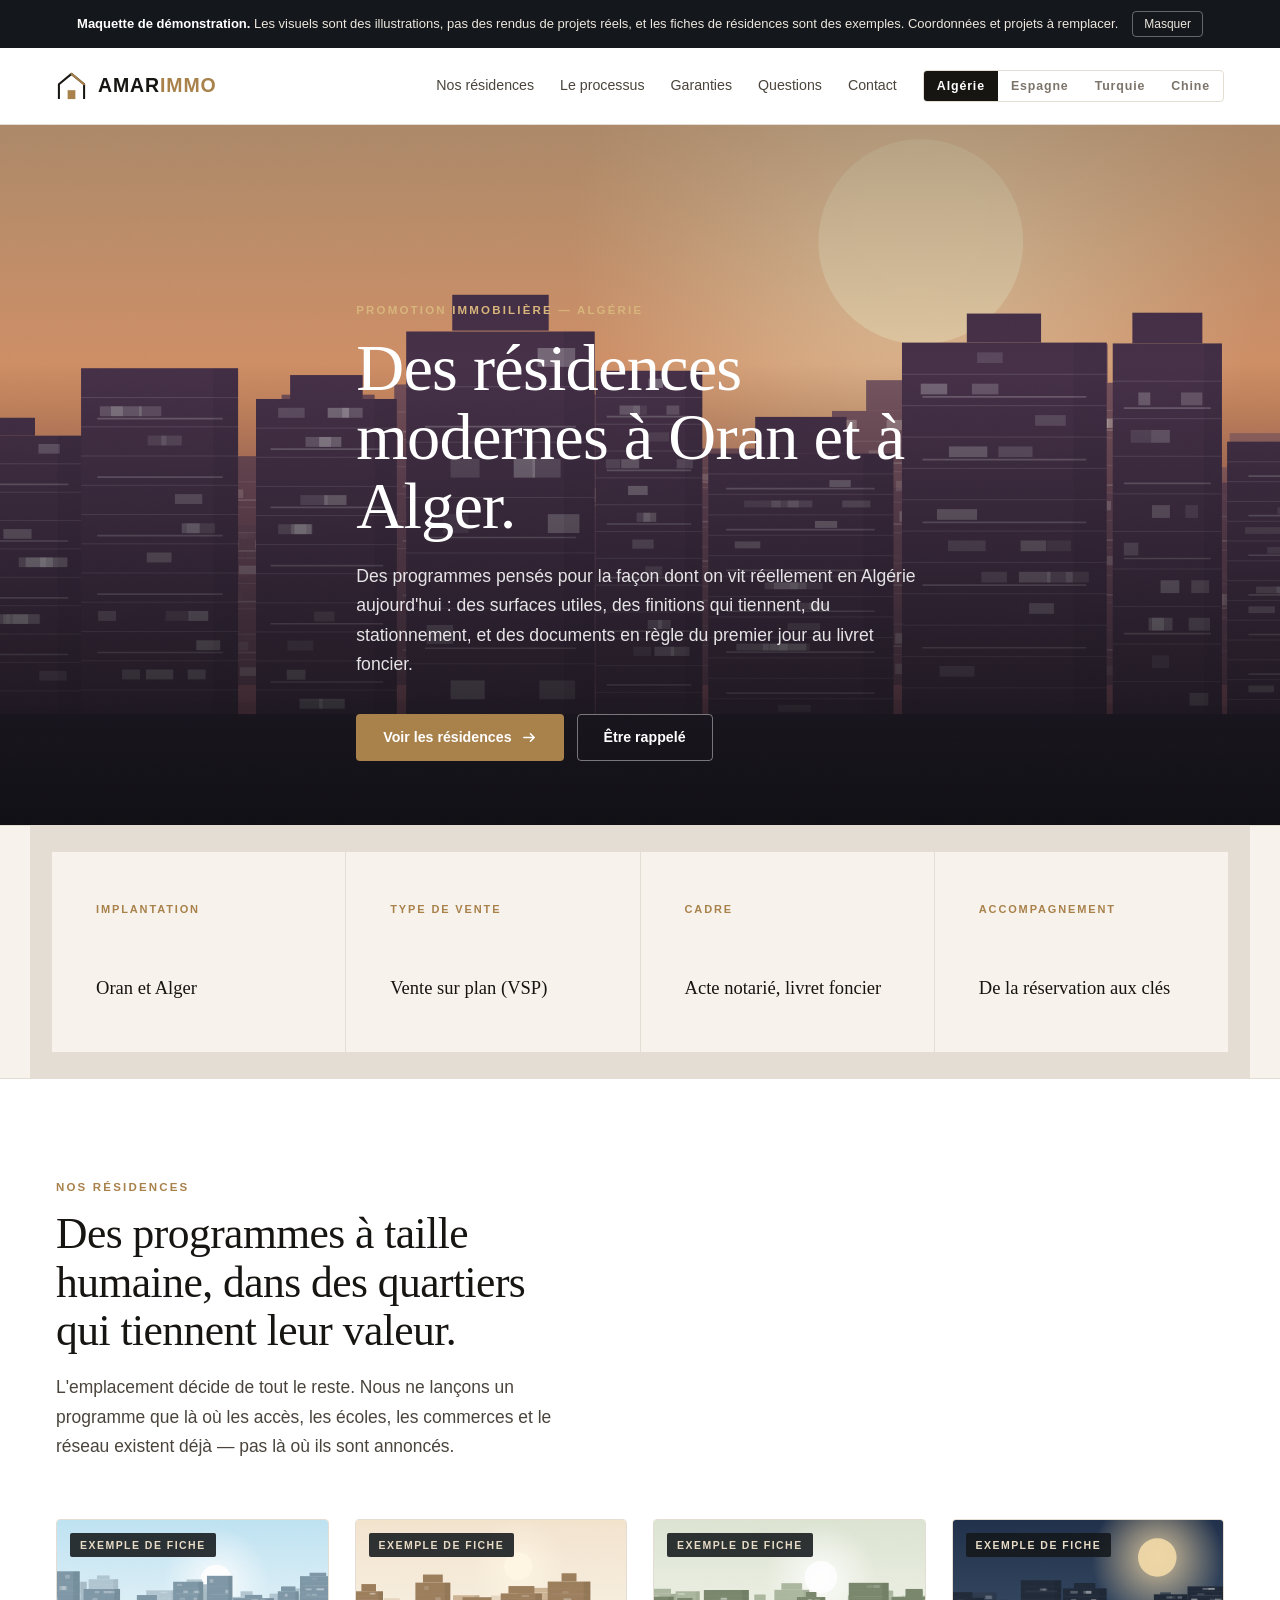
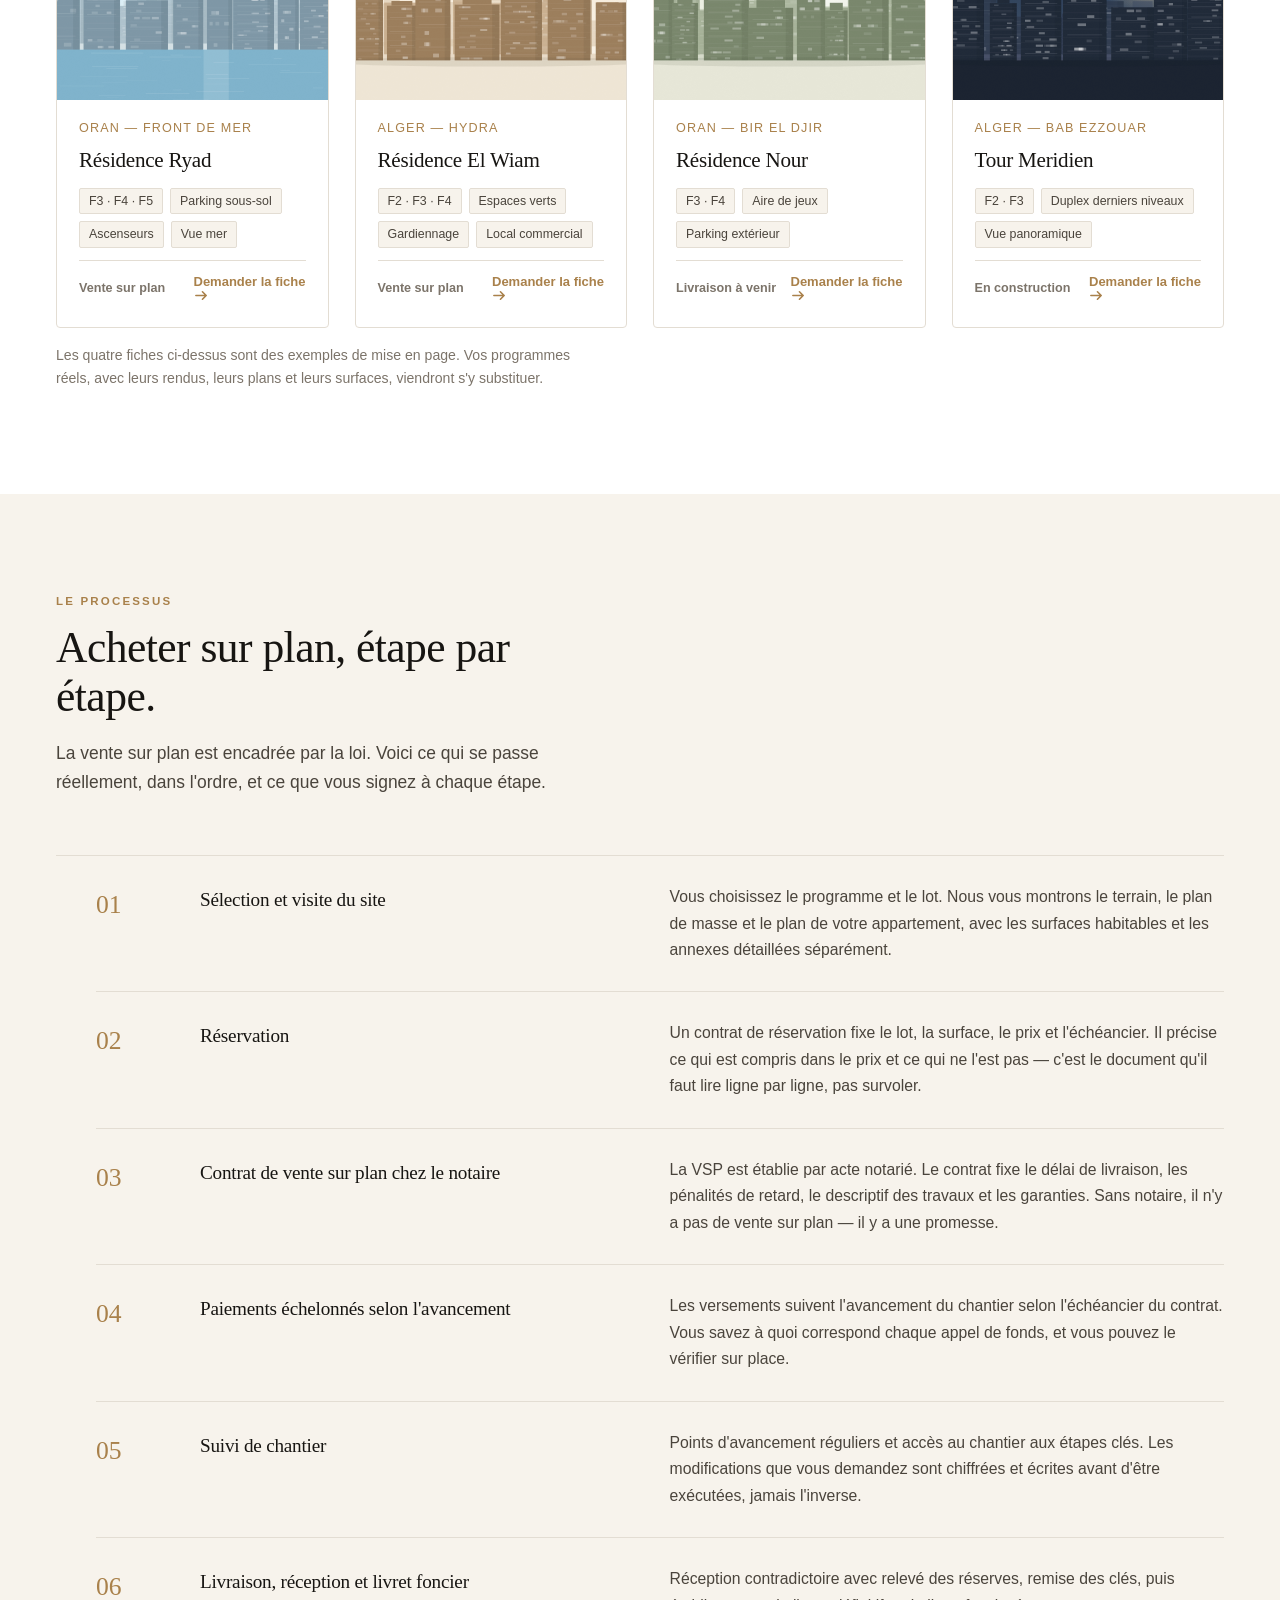
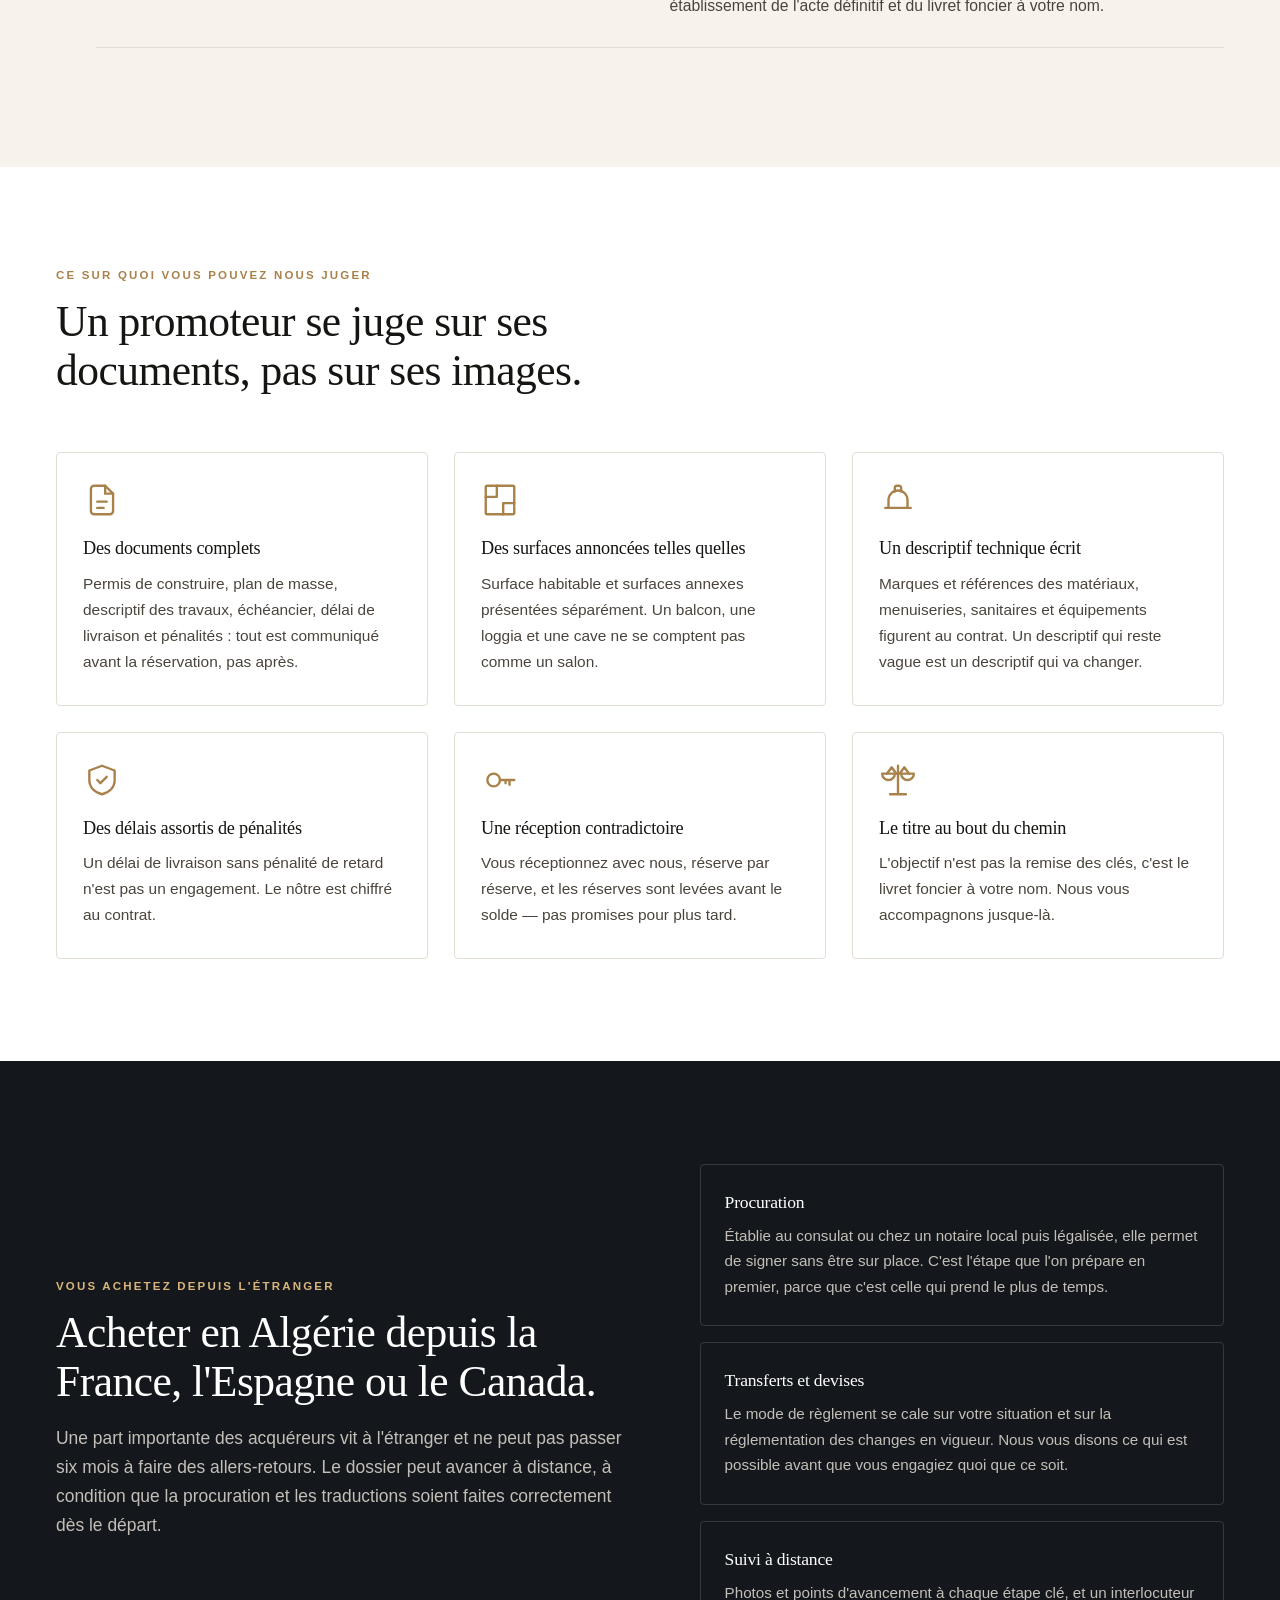
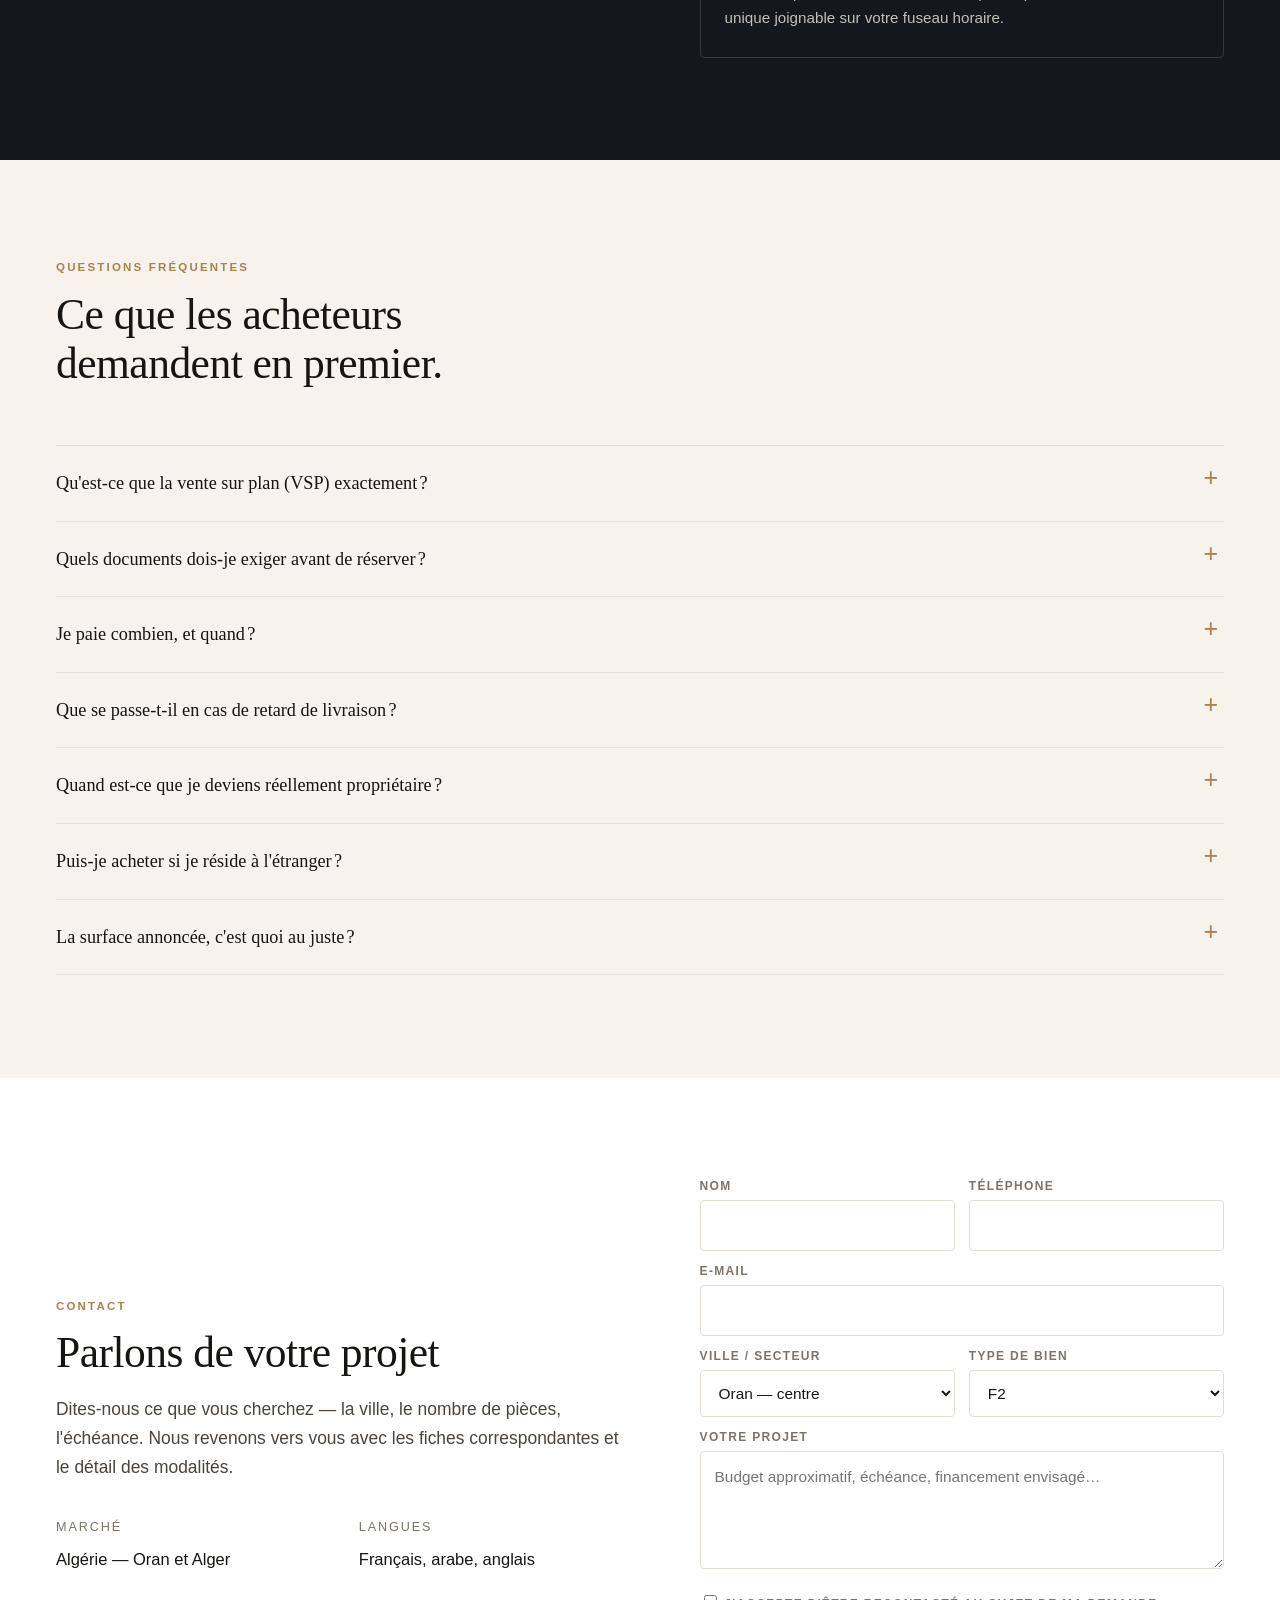
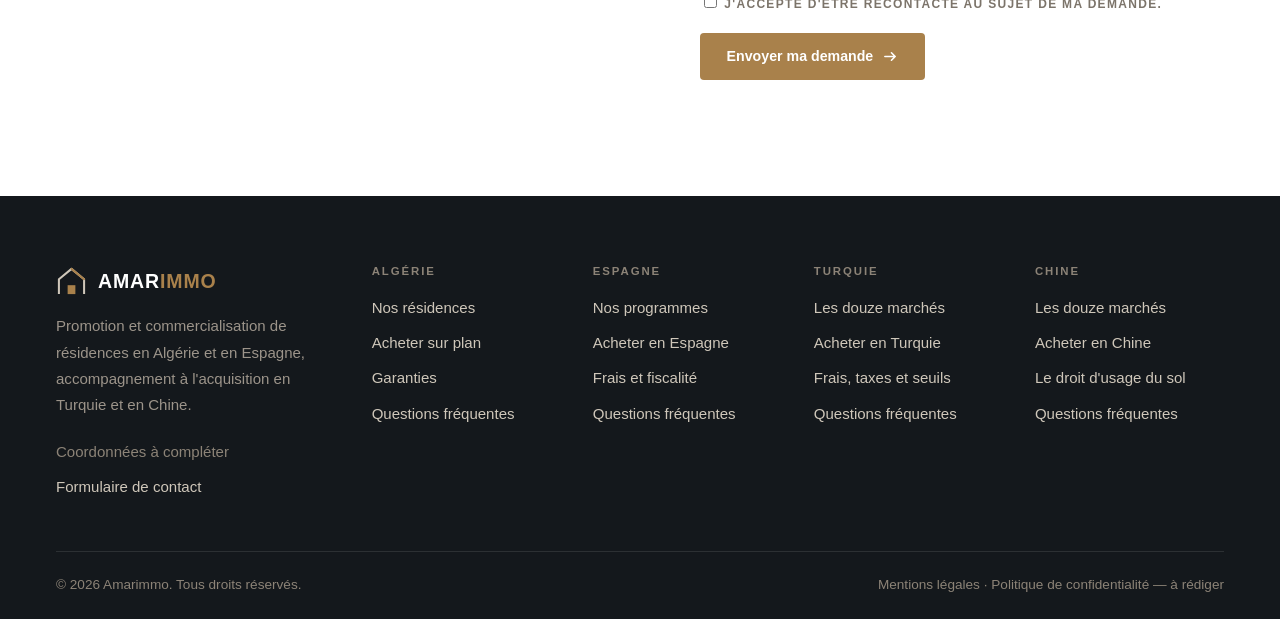
==== index.html @ a55e8224 "Amarimmo — maquette quatre marches (Algerie, Espagne, Turquie, Chine) Ajout de la Chine comme quatri" ====
<!doctype html>
<html lang="fr">
<head>
<meta charset="utf-8">
<meta name="viewport" content="width=device-width,initial-scale=1">
<title>Amarimmo — Promotion immobilière à Oran et Alger | Résidences modernes en Algérie</title>
<meta name="description" content="Promoteur immobilier en Algérie. Résidences modernes à Oran et Alger, vente sur plan encadrée par acte notarié, suivi de chantier et accompagnement jusqu&#x27;au livret foncier.">
<meta property="og:title" content="Amarimmo — Promotion immobilière à Oran et Alger | Résidences modernes en Algérie">
<meta property="og:description" content="Promoteur immobilier en Algérie. Résidences modernes à Oran et Alger, vente sur plan encadrée par acte notarié, suivi de chantier et accompagnement jusqu&#x27;au livret foncier.">
<meta property="og:type" content="website">
<link rel="stylesheet" href="assets/site.css?v=3">
</head>
<body>
<div class="demo" id="demo">
  <span><b>Maquette de démonstration.</b> Les visuels sont des illustrations, pas des rendus de projets réels, et les fiches de résidences sont des exemples. Coordonnées et projets à remplacer.</span>
  <button onclick="document.getElementById('demo').remove()">Masquer</button>
</div>
<header class="hdr">
  <div class="wrap">
    <a class="brand" href="index.html">
      <svg class="mk" viewBox="0 0 32 32" fill="none" aria-hidden="true"><path d="M3 29V13.6L16 3l13 10.6V29" stroke="currentColor" stroke-width="2.1" stroke-linejoin="round"/><path d="M12 29v-9.2h8V29" fill="#A9814B"/><path d="M16 3 29 13.6" stroke="#A9814B" stroke-width="2.1" stroke-linecap="round"/></svg><span class="nm">Amar<em>immo</em></span>
    </a>
    <nav class="nav" id="nav"><a href="#residences">Nos résidences</a><a href="#processus">Le processus</a><a href="#garanties">Garanties</a><a href="#faq">Questions</a><a href="#contact">Contact</a></nav>
    <div class="mkt">
      <a href="index.html" aria-current="page">Algérie</a>
      <a href="espagne.html">Espagne</a>
      <a href="turquie.html">Turquie</a>
      <a href="chine.html">Chine</a>
    </div>
    <button class="burger" aria-label="Menu" aria-expanded="false" id="burger"><span></span><span></span><span></span></button>
  </div>
</header>

<div class="hero">
  <img src="assets/hero-dz.svg" alt="Illustration de résidences modernes en Algérie">
  <div class="wrap">
    <div class="eyebrow">Promotion immobilière — Algérie</div>
    <h1>Des résidences modernes à Oran et à Alger.</h1>
    <p class="sub">Des programmes pensés pour la façon dont on vit réellement en Algérie aujourd'hui : des surfaces utiles, des finitions qui tiennent, du stationnement, et des documents en règle du premier jour au livret foncier.</p>
    <div class="cta">
      <a class="btn btn-p" href="#residences">Voir les résidences <svg class="ar" width="15" height="15" viewBox="0 0 16 16" fill="none" aria-hidden="true"><path d="M2 8h11M9 4l4 4-4 4" stroke="currentColor" stroke-width="1.7" stroke-linecap="round" stroke-linejoin="round"/></svg></a>
      <a class="btn btn-g" href="#contact">Être rappelé</a>
    </div>
  </div>
</div>

<div class="strip">
  <div class="wrap">
    <div><div class="k">Implantation</div><div class="v">Oran et Alger</div></div>
    <div><div class="k">Type de vente</div><div class="v">Vente sur plan (VSP)</div></div>
    <div><div class="k">Cadre</div><div class="v">Acte notarié, livret foncier</div></div>
    <div><div class="k">Accompagnement</div><div class="v">De la réservation aux clés</div></div>
  </div>
</div>

<section id="residences">
  <div class="wrap">
    <div class="head">
      <div class="eyebrow">Nos résidences</div>
      <h2>Des programmes à taille humaine, dans des quartiers qui tiennent leur valeur.</h2>
      <p class="lede" style="margin-top:18px">L'emplacement décide de tout le reste. Nous ne lançons un programme que là où les accès, les écoles, les commerces et le réseau existent déjà — pas là où ils sont annoncés.</p>
    </div>
    <div class="grid g4"><article class="pc">
  <div class="im"><img src="assets/dz-oran-front.svg" alt="Illustration — Résidence Ryad" loading="lazy"><span class="tag demo-tag">Exemple de fiche</span></div>
  <div class="bd">
    <span class="loc">Oran — Front de mer</span>
    <h3>Résidence Ryad</h3>
    <ul><li>F3 · F4 · F5</li><li>Parking sous-sol</li><li>Ascenseurs</li><li>Vue mer</li></ul>
    <div class="ft"><span>Vente sur plan</span><a href="#contact">Demander la fiche <svg class="ar" width="15" height="15" viewBox="0 0 16 16" fill="none" aria-hidden="true"><path d="M2 8h11M9 4l4 4-4 4" stroke="currentColor" stroke-width="1.7" stroke-linecap="round" stroke-linejoin="round"/></svg></a></div>
  </div>
</article><article class="pc">
  <div class="im"><img src="assets/dz-alger-hydra.svg" alt="Illustration — Résidence El Wiam" loading="lazy"><span class="tag demo-tag">Exemple de fiche</span></div>
  <div class="bd">
    <span class="loc">Alger — Hydra</span>
    <h3>Résidence El Wiam</h3>
    <ul><li>F2 · F3 · F4</li><li>Espaces verts</li><li>Gardiennage</li><li>Local commercial</li></ul>
    <div class="ft"><span>Vente sur plan</span><a href="#contact">Demander la fiche <svg class="ar" width="15" height="15" viewBox="0 0 16 16" fill="none" aria-hidden="true"><path d="M2 8h11M9 4l4 4-4 4" stroke="currentColor" stroke-width="1.7" stroke-linecap="round" stroke-linejoin="round"/></svg></a></div>
  </div>
</article><article class="pc">
  <div class="im"><img src="assets/dz-oran-parc.svg" alt="Illustration — Résidence Nour" loading="lazy"><span class="tag demo-tag">Exemple de fiche</span></div>
  <div class="bd">
    <span class="loc">Oran — Bir El Djir</span>
    <h3>Résidence Nour</h3>
    <ul><li>F3 · F4</li><li>Aire de jeux</li><li>Parking extérieur</li></ul>
    <div class="ft"><span>Livraison à venir</span><a href="#contact">Demander la fiche <svg class="ar" width="15" height="15" viewBox="0 0 16 16" fill="none" aria-hidden="true"><path d="M2 8h11M9 4l4 4-4 4" stroke="currentColor" stroke-width="1.7" stroke-linecap="round" stroke-linejoin="round"/></svg></a></div>
  </div>
</article><article class="pc">
  <div class="im"><img src="assets/dz-alger-tour.svg" alt="Illustration — Tour Meridien" loading="lazy"><span class="tag demo-tag">Exemple de fiche</span></div>
  <div class="bd">
    <span class="loc">Alger — Bab Ezzouar</span>
    <h3>Tour Meridien</h3>
    <ul><li>F2 · F3</li><li>Duplex derniers niveaux</li><li>Vue panoramique</li></ul>
    <div class="ft"><span>En construction</span><a href="#contact">Demander la fiche <svg class="ar" width="15" height="15" viewBox="0 0 16 16" fill="none" aria-hidden="true"><path d="M2 8h11M9 4l4 4-4 4" stroke="currentColor" stroke-width="1.7" stroke-linecap="round" stroke-linejoin="round"/></svg></a></div>
  </div>
</article></div>
    <p class="note">Les quatre fiches ci-dessus sont des exemples de mise en page. Vos programmes réels, avec leurs rendus, leurs plans et leurs surfaces, viendront s'y substituer.</p>
  </div>
</section>

<section class="sand" id="processus">
  <div class="wrap">
    <div class="head">
      <div class="eyebrow">Le processus</div>
      <h2>Acheter sur plan, étape par étape.</h2>
      <p class="lede" style="margin-top:18px">La vente sur plan est encadrée par la loi. Voici ce qui se passe réellement, dans l'ordre, et ce que vous signez à chaque étape.</p>
    </div>
    <ol class="steps"><li><h3>Sélection et visite du site</h3><p>Vous choisissez le programme et le lot. Nous vous montrons le terrain, le plan de masse et le plan de votre appartement, avec les surfaces habitables et les annexes détaillées séparément.</p></li><li><h3>Réservation</h3><p>Un contrat de réservation fixe le lot, la surface, le prix et l'échéancier. Il précise ce qui est compris dans le prix et ce qui ne l'est pas — c'est le document qu'il faut lire ligne par ligne, pas survoler.</p></li><li><h3>Contrat de vente sur plan chez le notaire</h3><p>La VSP est établie par acte notarié. Le contrat fixe le délai de livraison, les pénalités de retard, le descriptif des travaux et les garanties. Sans notaire, il n'y a pas de vente sur plan — il y a une promesse.</p></li><li><h3>Paiements échelonnés selon l'avancement</h3><p>Les versements suivent l'avancement du chantier selon l'échéancier du contrat. Vous savez à quoi correspond chaque appel de fonds, et vous pouvez le vérifier sur place.</p></li><li><h3>Suivi de chantier</h3><p>Points d'avancement réguliers et accès au chantier aux étapes clés. Les modifications que vous demandez sont chiffrées et écrites avant d'être exécutées, jamais l'inverse.</p></li><li><h3>Livraison, réception et livret foncier</h3><p>Réception contradictoire avec relevé des réserves, remise des clés, puis établissement de l'acte définitif et du livret foncier à votre nom.</p></li></ol>
  </div>
</section>

<section id="garanties">
  <div class="wrap">
    <div class="head">
      <div class="eyebrow">Ce sur quoi vous pouvez nous juger</div>
      <h2>Un promoteur se juge sur ses documents, pas sur ses images.</h2>
    </div>
    <div class="grid g3">
      <div class="fc"><svg class="ic" viewBox="0 0 24 24" fill="none" stroke="currentColor" stroke-width="1.5" stroke-linecap="round" stroke-linejoin="round" aria-hidden="true"><path d="M14 3H7a2 2 0 0 0-2 2v14a2 2 0 0 0 2 2h10a2 2 0 0 0 2-2V8Z"/><path d="M14 3v5h5"/><path d="M9 13h6M9 17h4"/></svg><h3>Des documents complets</h3><p>Permis de construire, plan de masse, descriptif des travaux, échéancier, délai de livraison et pénalités : tout est communiqué avant la réservation, pas après.</p></div><div class="fc"><svg class="ic" viewBox="0 0 24 24" fill="none" stroke="currentColor" stroke-width="1.5" stroke-linecap="round" stroke-linejoin="round" aria-hidden="true"><rect x="3" y="3" width="18" height="18" rx="1"/><path d="M3 10h7V3M14 21v-7h7"/></svg><h3>Des surfaces annoncées telles quelles</h3><p>Surface habitable et surfaces annexes présentées séparément. Un balcon, une loggia et une cave ne se comptent pas comme un salon.</p></div><div class="fc"><svg class="ic" viewBox="0 0 24 24" fill="none" stroke="currentColor" stroke-width="1.5" stroke-linecap="round" stroke-linejoin="round" aria-hidden="true"><path d="M4 17h16"/><path d="M6 17V12a6 6 0 0 1 12 0v5"/><path d="M10 6.6V4.4A1.4 1.4 0 0 1 11.4 3h1.2A1.4 1.4 0 0 1 14 4.4v2.2"/></svg><h3>Un descriptif technique écrit</h3><p>Marques et références des matériaux, menuiseries, sanitaires et équipements figurent au contrat. Un descriptif qui reste vague est un descriptif qui va changer.</p></div><div class="fc"><svg class="ic" viewBox="0 0 24 24" fill="none" stroke="currentColor" stroke-width="1.5" stroke-linecap="round" stroke-linejoin="round" aria-hidden="true"><path d="M12 3 20 6v6c0 4.6-3.3 7.9-8 9-4.7-1.1-8-4.4-8-9V6Z"/><path d="m9 12 2 2 4-4"/></svg><h3>Des délais assortis de pénalités</h3><p>Un délai de livraison sans pénalité de retard n'est pas un engagement. Le nôtre est chiffré au contrat.</p></div><div class="fc"><svg class="ic" viewBox="0 0 24 24" fill="none" stroke="currentColor" stroke-width="1.5" stroke-linecap="round" stroke-linejoin="round" aria-hidden="true"><circle cx="8" cy="12" r="4"/><path d="M12 12h9M18 12v3M15.5 12v2"/></svg><h3>Une réception contradictoire</h3><p>Vous réceptionnez avec nous, réserve par réserve, et les réserves sont levées avant le solde — pas promises pour plus tard.</p></div><div class="fc"><svg class="ic" viewBox="0 0 24 24" fill="none" stroke="currentColor" stroke-width="1.5" stroke-linecap="round" stroke-linejoin="round" aria-hidden="true"><path d="M12 3v18M7 21h10"/><path d="m5 8 3-4 3 4M13 8l3-4 3 4"/><path d="M2 8h8a4 4 0 0 1-8 0ZM14 8h8a4 4 0 0 1-8 0Z"/></svg><h3>Le titre au bout du chemin</h3><p>L'objectif n'est pas la remise des clés, c'est le livret foncier à votre nom. Nous vous accompagnons jusque-là.</p></div>
    </div>
  </div>
</section>

<section class="dark">
  <div class="wrap">
    <div class="split">
      <div>
        <div class="eyebrow">Vous achetez depuis l'étranger</div>
        <h2>Acheter en Algérie depuis la France, l'Espagne ou le Canada.</h2>
        <p class="lede" style="margin-top:18px">Une part importante des acquéreurs vit à l'étranger et ne peut pas passer six mois à faire des allers-retours. Le dossier peut avancer à distance, à condition que la procuration et les traductions soient faites correctement dès le départ.</p>
      </div>
      <div class="grid" style="gap:16px">
        <div class="box"><h3>Procuration</h3><p>Établie au consulat ou chez un notaire local puis légalisée, elle permet de signer sans être sur place. C'est l'étape que l'on prépare en premier, parce que c'est celle qui prend le plus de temps.</p></div>
        <div class="box"><h3>Transferts et devises</h3><p>Le mode de règlement se cale sur votre situation et sur la réglementation des changes en vigueur. Nous vous disons ce qui est possible avant que vous engagiez quoi que ce soit.</p></div>
        <div class="box"><h3>Suivi à distance</h3><p>Photos et points d'avancement à chaque étape clé, et un interlocuteur unique joignable sur votre fuseau horaire.</p></div>
      </div>
    </div>
  </div>
</section>

<section class="sand" id="faq">
  <div class="wrap">
    <div class="head"><div class="eyebrow">Questions fréquentes</div><h2>Ce que les acheteurs demandent en premier.</h2></div>
    <div class="faq"><details><summary>Qu'est-ce que la vente sur plan (VSP) exactement ?</summary><div class="a"><p>C'est l'achat d'un logement qui n'est pas encore construit, ou pas encore terminé. En Algérie, la VSP est encadrée : elle passe obligatoirement par un acte notarié, et le contrat doit préciser le descriptif des travaux, le prix, l'échéancier des paiements, le délai de livraison et les pénalités en cas de retard.</p><p>Un accord signé sous seing privé, sans notaire, n'est pas une vente sur plan.</p></div></details><details><summary>Quels documents dois-je exiger avant de réserver ?</summary><div class="a"><p>Le permis de construire, l'acte de propriété du terrain, le plan de masse, le plan de votre lot avec les surfaces, le descriptif technique des travaux, l'échéancier de paiement et le délai de livraison avec les pénalités associées.</p><p>Si l'un de ces documents ne vous est pas montré avant la réservation, il y a une raison, et elle n'est jamais en votre faveur.</p></div></details><details><summary>Je paie combien, et quand ?</summary><div class="a"><p>Par tranches, suivant l'avancement du chantier, selon l'échéancier inscrit au contrat notarié. Chaque appel de fonds correspond à une étape que vous pouvez aller vérifier sur place.</p></div></details><details><summary>Que se passe-t-il en cas de retard de livraison ?</summary><div class="a"><p>Le contrat prévoit des pénalités de retard. C'est précisément pour cela qu'il faut vérifier qu'elles y figurent, et à quel montant, avant de signer — et pas seulement que le délai soit écrit quelque part.</p></div></details><details><summary>Quand est-ce que je deviens réellement propriétaire ?</summary><div class="a"><p>À l'établissement de l'acte de vente définitif, puis à l'inscription et à la délivrance du livret foncier à votre nom. La remise des clés et le titre de propriété sont deux choses différentes, et la seconde est la seule qui compte juridiquement.</p></div></details><details><summary>Puis-je acheter si je réside à l'étranger ?</summary><div class="a"><p>Oui. La signature peut se faire par procuration établie au consulat ou devant notaire puis légalisée. Le point à anticiper est le mode de paiement, qui dépend de votre situation et de la réglementation des changes applicable.</p></div></details><details><summary>La surface annoncée, c'est quoi au juste ?</summary><div class="a"><p>Nous présentons la surface habitable et les surfaces annexes séparément — balcon, loggia, cave, parking. Une annonce qui donne un seul chiffre global gonfle mécaniquement la surface perçue de 10 à 20 %.</p></div></details></div>
  </div>
</section>

<section id="contact">
  <div class="wrap">
    <div class="split">
      <div>
        <div class="eyebrow">Contact</div>
        <h2>Parlons de votre projet</h2>
        <p class="lede" style="margin-top:18px">Dites-nous ce que vous cherchez — la ville, le nombre de pièces, l'échéance. Nous revenons vers vous avec les fiches correspondantes et le détail des modalités.</p>
        <div class="grid g2" style="margin-top:34px">
          <div><h4 style="font-family:var(--sans);font-size:.79rem;letter-spacing:.15em;text-transform:uppercase;color:var(--ink-3);margin-bottom:8px">Marché</h4><p>Algérie — Oran et Alger</p></div>
          <div><h4 style="font-family:var(--sans);font-size:.79rem;letter-spacing:.15em;text-transform:uppercase;color:var(--ink-3);margin-bottom:8px">Langues</h4><p>Français, arabe, anglais</p></div>
        </div>
      </div>
      <form class="form" data-demo>
        <div><label for="n">Nom</label><input id="n" name="nom" required></div>
        <div><label for="p">Téléphone</label><input id="p" name="tel" type="tel" required></div>
        <div class="full"><label for="e">E-mail</label><input id="e" name="email" type="email" required></div>
        <div><label for="v">Ville / secteur</label><select id="v" name="ville"><option>Oran — centre</option><option>Oran — Bir El Djir</option><option>Oran — Front de mer</option><option>Alger — Hydra</option><option>Alger — Chéraga</option><option>Alger — Bab Ezzouar</option><option>Alger — autre</option><option>Autre wilaya</option></select></div>
        <div><label for="t">Type de bien</label><select id="t" name="type"><option>F2</option><option>F3</option><option>F4</option><option>F5 et +</option><option>Duplex / penthouse</option><option>Villa</option><option>Local commercial</option></select></div>
        <div class="full"><label for="m">Votre projet</label><textarea id="m" name="message" placeholder="Budget approximatif, échéance, financement envisagé…"></textarea></div>
        <label class="consent full"><input type="checkbox" required> J'accepte d'être recontacté au sujet de ma demande.</label>
        <div class="full"><button class="btn btn-p" type="submit">Envoyer ma demande <svg class="ar" width="15" height="15" viewBox="0 0 16 16" fill="none" aria-hidden="true"><path d="M2 8h11M9 4l4 4-4 4" stroke="currentColor" stroke-width="1.7" stroke-linecap="round" stroke-linejoin="round"/></svg></button></div>
        <p class="formnote full" data-note></p>
      </form>
    </div>
  </div>
</section>

<footer class="ft-main">
  <div class="wrap">
    <div class="cols">
      <div>
        <div class="brand"><svg class="mk" viewBox="0 0 32 32" fill="none" aria-hidden="true"><path d="M3 29V13.6L16 3l13 10.6V29" stroke="currentColor" stroke-width="2.1" stroke-linejoin="round"/><path d="M12 29v-9.2h8V29" fill="#A9814B"/><path d="M16 3 29 13.6" stroke="#A9814B" stroke-width="2.1" stroke-linecap="round"/></svg><span class="nm" style="color:#fff">Amar<em style="color:#A9814B;font-style:normal">immo</em></span></div>
        <p class="bl">Promotion et commercialisation de résidences en Algérie et en Espagne, accompagnement à l'acquisition en Turquie et en Chine.</p>
        <ul style="margin-top:20px">
          <li class="muted" style="color:#8C8377">Coordonnées à compléter</li>
          <li><a href="#contact">Formulaire de contact</a></li>
        </ul>
      </div>
      <div>
        <h4>Algérie</h4>
        <ul>
          <li><a href="index.html#residences">Nos résidences</a></li>
          <li><a href="index.html#processus">Acheter sur plan</a></li>
          <li><a href="index.html#garanties">Garanties</a></li>
          <li><a href="index.html#faq">Questions fréquentes</a></li>
        </ul>
      </div>
      <div>
        <h4>Espagne</h4>
        <ul>
          <li><a href="espagne.html#residences">Nos programmes</a></li>
          <li><a href="espagne.html#processus">Acheter en Espagne</a></li>
          <li><a href="espagne.html#couts">Frais et fiscalité</a></li>
          <li><a href="espagne.html#faq">Questions fréquentes</a></li>
        </ul>
      </div>
      <div>
        <h4>Turquie</h4>
        <ul>
          <li><a href="turquie.html#villes">Les douze marchés</a></li>
          <li><a href="turquie.html#processus">Acheter en Turquie</a></li>
          <li><a href="turquie.html#couts">Frais, taxes et seuils</a></li>
          <li><a href="turquie.html#faq">Questions fréquentes</a></li>
        </ul>
      </div>
      <div>
        <h4>Chine</h4>
        <ul>
          <li><a href="chine.html#villes">Les douze marchés</a></li>
          <li><a href="chine.html#processus">Acheter en Chine</a></li>
          <li><a href="chine.html#sol">Le droit d'usage du sol</a></li>
          <li><a href="chine.html#faq">Questions fréquentes</a></li>
        </ul>
      </div>
    </div>
  </div>
  <div class="wrap">
    <div class="ft-bot">
      <span>© 2026 Amarimmo. Tous droits réservés.</span>
      <span>Mentions légales · Politique de confidentialité — à rédiger</span>
    </div>
  </div>
</footer>
<script>
(function(){
  var b=document.getElementById('burger'), n=document.getElementById('nav');
  if(b&&n) b.addEventListener('click',function(){
    var open=n.classList.toggle('open');
    b.setAttribute('aria-expanded', open?'true':'false');
  });
  // the form is a front-end demo: there is no endpoint yet, so intercept rather than
  // let a submit reload the page and look broken
  document.querySelectorAll('form[data-demo]').forEach(function(f){
    f.addEventListener('submit',function(e){
      e.preventDefault();
      var n=f.querySelector('[data-note]');
      if(n) n.textContent="Formulaire de démonstration — non connecté. Indiquez l'adresse de réception et je le branche.";
    });
  });
})();
</script>
</body>
</html>
---- assets/site.css ----
/* Amarimmo — demo build
   One stylesheet for both market pages. No framework, no external requests:
   the site has to load fast on a phone on a 3G connection in Oran, which is
   how most of this traffic will actually arrive. */

:root{
  --ink:#171512;
  --ink-2:#4A443C;
  --ink-3:#7C746A;
  --line:#E3DDD3;
  --paper:#FFFFFF;
  --sand:#F7F3EC;
  --sand-2:#EFE8DD;
  --gold:#A9814B;
  --gold-d:#8A6738;
  --deep:#14181C;
  --deep-2:#1D2429;
  --ok:#3F7D5C;
  --shadow:0 1px 2px rgba(23,21,18,.04), 0 8px 30px rgba(23,21,18,.07);
  --shadow-l:0 2px 6px rgba(23,21,18,.06), 0 24px 70px rgba(23,21,18,.13);
  --r:4px;
  --maxw:1220px;
  --serif:"Iowan Old Style","Palatino Linotype",Palatino,"Times New Roman",Georgia,serif;
  --sans:"Inter","Helvetica Neue",Helvetica,Arial,"Segoe UI",system-ui,sans-serif;
}

*,*::before,*::after{box-sizing:border-box}
html{scroll-behavior:smooth}
body{
  margin:0; background:var(--paper); color:var(--ink);
  font:400 16.5px/1.68 var(--sans); -webkit-font-smoothing:antialiased;
  text-rendering:optimizeLegibility;
}
img,svg{max-width:100%;display:block}
a{color:inherit;text-decoration:none}
h1,h2,h3,h4{font-family:var(--serif);font-weight:400;letter-spacing:-.012em;margin:0}
h1{font-size:clamp(2.4rem,5.2vw,4.15rem);line-height:1.04}
h2{font-size:clamp(1.85rem,3.4vw,2.9rem);line-height:1.12}
h3{font-size:1.28rem;line-height:1.3}
p{margin:0}
.wrap{max-width:var(--maxw);margin:0 auto;padding:0 26px}
.eyebrow{
  font:600 11.5px/1 var(--sans); letter-spacing:.19em; text-transform:uppercase;
  color:var(--gold); margin-bottom:16px;
}
.lede{font-size:1.09rem;color:var(--ink-2);max-width:62ch}
.muted{color:var(--ink-3)}
section{padding:clamp(64px,8vw,116px) 0;scroll-margin-top:88px}  /* sticky header would otherwise cover the heading an anchor jumps to */
.sand{background:var(--sand)}
.rule{height:1px;background:var(--line);border:0;margin:0}

/* ---------- demo banner ---------------------------------------------------- */
.demo{
  background:var(--deep); color:#EDE7DD; font:500 13px/1.5 var(--sans);
  padding:11px 26px; display:flex; gap:14px; align-items:center; justify-content:center;
  text-align:center; flex-wrap:wrap;
}
.demo b{color:#fff;font-weight:600}
.demo button{
  background:none;border:1px solid rgba(255,255,255,.34);color:#EDE7DD;
  font:500 12px/1 var(--sans); padding:6px 11px; border-radius:var(--r); cursor:pointer;
}
.demo button:hover{background:rgba(255,255,255,.1)}

/* ---------- header --------------------------------------------------------- */
.hdr{position:sticky;top:0;z-index:60;background:rgba(255,255,255,.93);
     backdrop-filter:saturate(180%) blur(14px);border-bottom:1px solid var(--line)}
.hdr .wrap{display:flex;align-items:center;gap:26px;height:76px}
.brand{display:flex;align-items:center;gap:11px;margin-right:auto}
.brand .mk{width:31px;height:31px;flex:0 0 31px}
.brand .nm{font:700 19.5px/1 var(--sans);letter-spacing:.045em;text-transform:uppercase}
.brand .nm em{font-style:normal;color:var(--gold)}
.nav{display:flex;gap:26px}
.nav a{font:500 14.2px/1 var(--sans);color:var(--ink-2);padding:6px 0;border-bottom:1.5px solid transparent}
.nav a:hover{color:var(--ink);border-bottom-color:var(--gold)}
.mkt{display:flex;flex:0 0 auto;border:1px solid var(--line);border-radius:var(--r);overflow:hidden}
.mkt a{font:600 12.4px/1 var(--sans);letter-spacing:.07em;padding:9px 13px;color:var(--ink-3)}
.mkt a[aria-current]{background:var(--ink);color:#fff}
.burger{display:none;background:none;border:0;padding:8px;cursor:pointer}
.burger span{display:block;width:22px;height:2px;background:var(--ink);margin:4px 0}

/* ---------- buttons -------------------------------------------------------- */
.btn{
  display:inline-flex;align-items:center;gap:10px;
  font:600 14.2px/1 var(--sans);padding:15px 26px;border-radius:var(--r);
  border:1px solid transparent;cursor:pointer;transition:.16s ease;
}
.btn-p{background:var(--gold);color:#fff}
.btn-p:hover{background:var(--gold-d)}
.btn-g{border-color:rgba(255,255,255,.42);color:#fff}
.btn-g:hover{background:rgba(255,255,255,.12)}
.btn-o{border-color:var(--line);color:var(--ink)}
.btn-o:hover{border-color:var(--ink);background:var(--sand)}
.btn .ar{transition:transform .16s ease}
.btn:hover .ar{transform:translateX(3px)}

/* ---------- hero ----------------------------------------------------------- */
.hero{position:relative;min-height:min(78vh,700px);display:flex;align-items:flex-end;
      overflow:hidden;background:var(--deep)}
.hero>img{position:absolute;inset:0;width:100%;height:100%;object-fit:cover}
.hero::after{content:"";position:absolute;inset:0;
  background:linear-gradient(180deg,rgba(10,12,14,.30) 0%,rgba(10,12,14,.12) 34%,rgba(10,12,14,.86) 100%)}
.hero .wrap{position:relative;z-index:2;padding-top:120px;padding-bottom:64px;color:#fff}
.hero h1{color:#fff;max-width:17ch}
.hero .sub{margin-top:22px;max-width:58ch;color:rgba(255,255,255,.88);font-size:1.1rem}
.hero .cta{display:flex;gap:13px;margin-top:34px;flex-wrap:wrap}
.hero .eyebrow{color:#D8B57C}

.strip{border-top:1px solid var(--line);border-bottom:1px solid var(--line);background:var(--sand)}
.strip .wrap{display:grid;grid-template-columns:repeat(4,1fr);gap:1px;background:var(--line)}
.strip div{background:var(--sand);padding:26px 22px}
.strip .k{font:600 11px/1 var(--sans);letter-spacing:.17em;text-transform:uppercase;color:var(--gold);margin-bottom:9px}
.strip .v{font-family:var(--serif);font-size:1.16rem;line-height:1.3}

/* ---------- generic layout helpers ---------------------------------------- */
.head{max-width:58ch;margin-bottom:clamp(36px,4.5vw,58px)}
.grid{display:grid;gap:26px}
.g2{grid-template-columns:repeat(2,1fr)}
.g3{grid-template-columns:repeat(3,1fr)}
.g4{grid-template-columns:repeat(4,1fr)}
.split{display:grid;grid-template-columns:1.05fr .95fr;gap:clamp(34px,5vw,74px);align-items:center}

/* ---------- project cards -------------------------------------------------- */
.pc{background:var(--paper);border:1px solid var(--line);border-radius:var(--r);
    overflow:hidden;display:flex;flex-direction:column;transition:.18s ease}
.pc:hover{box-shadow:var(--shadow-l);transform:translateY(-3px)}
.pc .im{position:relative;aspect-ratio:3/2;overflow:hidden;background:var(--sand-2)}
.pc .im img{width:100%;height:100%;object-fit:cover;transition:transform .5s ease}
.pc:hover .im img{transform:scale(1.045)}
.pc .tag{position:absolute;top:13px;left:13px;background:rgba(255,255,255,.95);
  font:600 10.5px/1 var(--sans);letter-spacing:.14em;text-transform:uppercase;
  padding:7px 10px;border-radius:2px;color:var(--ink-2)}
.pc .tag.demo-tag{background:rgba(20,24,28,.88);color:#E8DCC6}
.pc .bd{padding:22px 22px 24px;display:flex;flex-direction:column;gap:12px;flex:1}
.pc h3{font-size:1.32rem}
.pc .loc{font:500 12.6px/1 var(--sans);letter-spacing:.09em;text-transform:uppercase;color:var(--gold)}
.pc ul{list-style:none;margin:2px 0 0;padding:0;display:flex;flex-wrap:wrap;gap:7px}
.pc ul li{font:500 12.4px/1 var(--sans);color:var(--ink-2);
  border:1px solid var(--line);border-radius:2px;padding:6px 9px;background:var(--sand)}
.pc .ft{margin-top:auto;padding-top:14px;border-top:1px solid var(--line);
  display:flex;align-items:center;justify-content:space-between;gap:12px}
.pc .ft{flex-wrap:wrap}
.pc .ft span{font:600 12.6px/1.35 var(--sans);color:var(--ink-3)}
/* without nowrap the arrow drops onto its own line and the card footer looks broken */
.pc .ft a{font:600 13px/1 var(--sans);color:var(--gold);white-space:nowrap}

/* ---------- steps ---------------------------------------------------------- */
.steps{counter-reset:s;display:grid;gap:0;border-top:1px solid var(--line)}
.steps li{counter-increment:s;list-style:none;display:grid;
  grid-template-columns:78px 1fr 1.25fr;gap:26px;align-items:start;
  padding:28px 0;border-bottom:1px solid var(--line)}
.steps li::before{content:"0" counter(s);font-family:var(--serif);font-size:1.6rem;color:var(--gold)}
.steps h3{font-size:1.2rem;padding-top:4px}
.steps p{color:var(--ink-2);font-size:.985rem}

/* ---------- feature cards -------------------------------------------------- */
.fc{border:1px solid var(--line);border-radius:var(--r);padding:28px 26px 30px;background:var(--paper)}
.fc .ic{width:38px;height:38px;color:var(--gold);margin-bottom:18px}
.fc h3{font-size:1.14rem;margin-bottom:10px}
.fc p{color:var(--ink-2);font-size:.965rem}

/* ---------- dark band ------------------------------------------------------ */
.dark{background:var(--deep);color:#EFE9DF}
.dark h2{color:#fff}
.dark .lede,.dark p{color:rgba(239,233,223,.8)}
.dark .eyebrow{color:#D8B57C}
.dark .box{border:1px solid rgba(255,255,255,.14);border-radius:var(--r);padding:26px 24px}
.dark .box h3{color:#fff;font-size:1.1rem;margin-bottom:9px}
.dark .box p{font-size:.95rem}

/* ---------- costs table ---------------------------------------------------- */
.tbl{width:100%;border-collapse:collapse;font-size:.955rem}
.tbl th,.tbl td{text-align:left;padding:15px 14px;border-bottom:1px solid var(--line);vertical-align:top}
.tbl th{font:600 11.4px/1.3 var(--sans);letter-spacing:.13em;text-transform:uppercase;color:var(--ink-3)}
.tbl td:first-child{font-weight:600}
.tbl td:nth-child(2){white-space:nowrap;font-variant-numeric:tabular-nums}
.tbl tr:last-child td{border-bottom:0}
.note{font-size:.88rem;color:var(--ink-3);margin-top:16px;max-width:70ch}

/* ---------- faq ------------------------------------------------------------ */
.faq{border-top:1px solid var(--line)}
.faq details{border-bottom:1px solid var(--line)}
.faq summary{cursor:pointer;list-style:none;padding:22px 40px 22px 0;position:relative;
  font-family:var(--serif);font-size:1.14rem}
.faq summary::-webkit-details-marker{display:none}
.faq summary::after{content:"+";position:absolute;right:6px;top:19px;font:300 25px/1 var(--sans);color:var(--gold)}
.faq details[open] summary::after{content:"\2013"}
.faq .a{padding:0 40px 24px 0;color:var(--ink-2);font-size:.99rem}
.faq .a p+p{margin-top:12px}

/* ---------- contact -------------------------------------------------------- */
.form{display:grid;gap:14px;grid-template-columns:1fr 1fr}
.form .full{grid-column:1/-1}
.form label{display:block;font:600 12px/1 var(--sans);letter-spacing:.11em;
  text-transform:uppercase;color:var(--ink-3);margin-bottom:8px}
.form input,.form select,.form textarea{
  width:100%;font:400 15.4px/1.5 var(--sans);color:var(--ink);
  padding:13px 14px;border:1px solid var(--line);border-radius:var(--r);background:var(--paper)}
.form textarea{min-height:118px;resize:vertical}
.form input:focus,.form select:focus,.form textarea:focus{outline:2px solid var(--gold);outline-offset:-1px;border-color:var(--gold)}
.consent{display:flex;gap:11px;align-items:flex-start;font-size:.86rem;color:var(--ink-3)}
.consent input{width:auto;margin-top:3px}
.formnote{font-size:.85rem;color:var(--ink-3)}

/* ---------- footer --------------------------------------------------------- */
.ft-main{background:var(--deep);color:#CFC7BA;padding:70px 0 0}
.ft-main a{color:#CFC7BA}
.ft-main a:hover{color:#fff}
/* Cinq colonnes depuis l'ajout de la Chine : la marque, puis un bloc par
   marche. Le contact a rejoint la colonne de marque — six colonnes de
   36 px d'ecart sur 1200 px donnaient 160 px chacune, trop etroit pour
   « Questions frequentes » sans cesure. */
.ft-main .cols{display:grid;grid-template-columns:1.5fr 1fr 1fr 1fr 1fr;gap:32px;padding-bottom:52px}
.ft-main h4{font:600 11.4px/1 var(--sans);letter-spacing:.17em;text-transform:uppercase;
  color:#8C8377;margin-bottom:17px}
.ft-main ul{list-style:none;margin:0;padding:0;display:grid;gap:10px;font-size:.94rem}
.ft-main .brand .nm{color:#fff}
.ft-main .bl{font-size:.94rem;line-height:1.75;color:#9C948A;max-width:36ch;margin-top:16px}
.ft-bot{border-top:1px solid rgba(255,255,255,.1);padding:22px 0;font-size:.85rem;color:#8C8377;
  display:flex;justify-content:space-between;gap:18px;flex-wrap:wrap}

/* ---------- responsive ----------------------------------------------------- */
@media(max-width:1000px){
  /* Le bouton menu descend a 1000 px : avec trois marches, la navigation
     et le selecteur ne tiennent plus cote a cote. Mesure a 768 px, avant
     correction : le selecteur se terminait a 887 px pour 768 disponibles,
     et la page defilait lateralement. */
  .hdr .wrap{gap:14px}
  .nav{display:none}
  .nav.open{display:flex;position:absolute;top:76px;left:0;right:0;background:#fff;
    flex-direction:column;gap:0;padding:8px 26px 18px;border-bottom:1px solid var(--line)}
  .nav.open a{padding:13px 0;border-bottom:1px solid var(--line)}
  .burger{display:block;margin-left:auto}
  .hdr .wrap{position:relative}
  .mkt{flex:0 1 auto;min-width:0}
  .g4{grid-template-columns:repeat(2,1fr)}
  .g3{grid-template-columns:repeat(2,1fr)}
  .split{grid-template-columns:1fr}
  .strip .wrap{grid-template-columns:repeat(2,1fr)}
  .ft-main .cols{grid-template-columns:1fr 1fr}
}
@media(max-width:760px){
  /* the market switch was being squeezed against the burger and losing its second label */
  .hdr .wrap{gap:12px}
  .brand .nm{font-size:17px}
  .mkt a{padding:9px 10px;font-size:11.6px}
  .nav{display:none}
  .nav.open{display:flex;position:absolute;top:76px;left:0;right:0;background:#fff;
    flex-direction:column;gap:0;padding:8px 26px 18px;border-bottom:1px solid var(--line)}
  .nav.open a{padding:13px 0;border-bottom:1px solid var(--line)}
  .burger{display:block}
  .hdr .wrap{position:relative}
  .g2,.g3,.g4{grid-template-columns:1fr}
  .strip .wrap{grid-template-columns:1fr}
  .steps li{grid-template-columns:52px 1fr;row-gap:8px}
  .steps li p{grid-column:2}
  .form{grid-template-columns:1fr}
  .ft-main .cols{grid-template-columns:1fr}
  .hero{min-height:auto}
  .hero .wrap{padding-top:86px;padding-bottom:48px}
}
@media(prefers-reduced-motion:reduce){
  *{animation:none!important;transition:none!important;scroll-behavior:auto!important}
}

/* ---- Valeur non encore verifiee ------------------------------------
   Une case vide qui SE VOIT. Elle sert aux montants reglementaires de la
   page Turquie : un seuil d'investissement perime reste affiche, a l'air
   juste, et quelqu'un engage des centaines de milliers de dollars dessus.
   Un tiret discret ferait exactement le meme degat qu'un chiffre faux ;
   une pastille ambre, non. */
.tbd{
  display:inline-block; background:#FBEFD9; color:#8A6738;
  border:1px solid #E0C79A; border-radius:5px;
  padding:1px 8px; font:600 .82rem/1.5 var(--sans);
  letter-spacing:.02em; white-space:nowrap;
}
/* ---- Valeur qui N'EXISTE PAS ---------------------------------------
   Distincte de la precedente, et la distinction n'est pas cosmetique.
   « a verifier » dit : la valeur existe, allez la chercher.
   « non fixe »   dit : il n'y a rien a chercher. Le cout de renouvellement
   du droit d'usage du sol en Chine est prevu par le Code civil mais n'a
   jamais ete chiffre par un texte d'application. Le peindre en ambre
   comme le reste enverrait quelqu'un perdre une semaine a chercher un
   nombre qui n'a pas ete ecrit. */
.tbd-x{
  background:#EDEAE4; color:#5C564D; border-color:#D3CDC2;
}
.tbl td .muted{font-size:.85rem}

/* Grille des douze marches : les cartes ne sont pas sur fond sombre ici,
   contrairement a .dark .box, donc elles ont besoin de leur propre bordure. */
section:not(.dark) .box{
  border:1px solid var(--line); border-radius:var(--r);
  padding:22px 20px; background:#fff;
}
section:not(.dark) .box h3{font-size:1.06rem; margin-bottom:4px}
section:not(.dark) .box p{font-size:.94rem}

/* ---- En-tete etroite : le troisieme marche ne rentrait plus ---------
   Mesure a 390 px : marque + selecteur de marches (208 px avec trois
   entrees) + bouton menu = 442 px pour 390 disponibles. La page defilait
   donc lateralement, ce qui casse la lecture au telephone.
   Deux corrections, pas une : le selecteur peut retrecir (flex-shrink) et
   defiler dans son propre cadre, et l'en-tete ne pousse plus le bouton
   menu hors de l'ecran. Verifie a 390 px sur les trois pages. */
@media(max-width:520px){
  /* Mesure a 390 px : marque 141 + selecteur 193 + bouton menu 38 + espaces
     et marges = 416 px pour 390 disponibles. Avec trois marches, ca ne rentre
     pas sur une ligne, et le raccourcir faisait disparaitre la fin du mot
     « Turquie » derriere un bord — pire qu'un debordement, parce que ca
     ressemble a une mise en page finie.
     Le selecteur passe donc sur une deuxieme ligne, en pleine largeur, et
     l'en-tete cesse d'etre collante a cette taille : deux lignes collees en
     permanence mangeraient un sixieme de l'ecran d'un telephone. */
  .hdr{position:static}
  .hdr .wrap{flex-wrap:wrap; height:auto; gap:10px;
             padding-top:12px; padding-bottom:12px}
  .brand .nm{font-size:1.02rem}
  .burger{margin-left:auto}
  .mkt{order:3; flex:1 0 100%; justify-content:stretch}
  .mkt a{flex:1 1 0; text-align:center; padding:10px 6px; font-size:11.5px;
         white-space:nowrap}
  .nav.open{top:auto}
}

/* Un tableau large defile DANS son cadre. C'est le corps de la page qui ne
   doit jamais defiler lateralement : mesure avant correction, 405 px de
   contenu pour 390 px d'ecran, sur la page Espagne comme sur la Turquie. */
.tbl-wrap{overflow-x:auto;-webkit-overflow-scrolling:touch;max-width:100%}
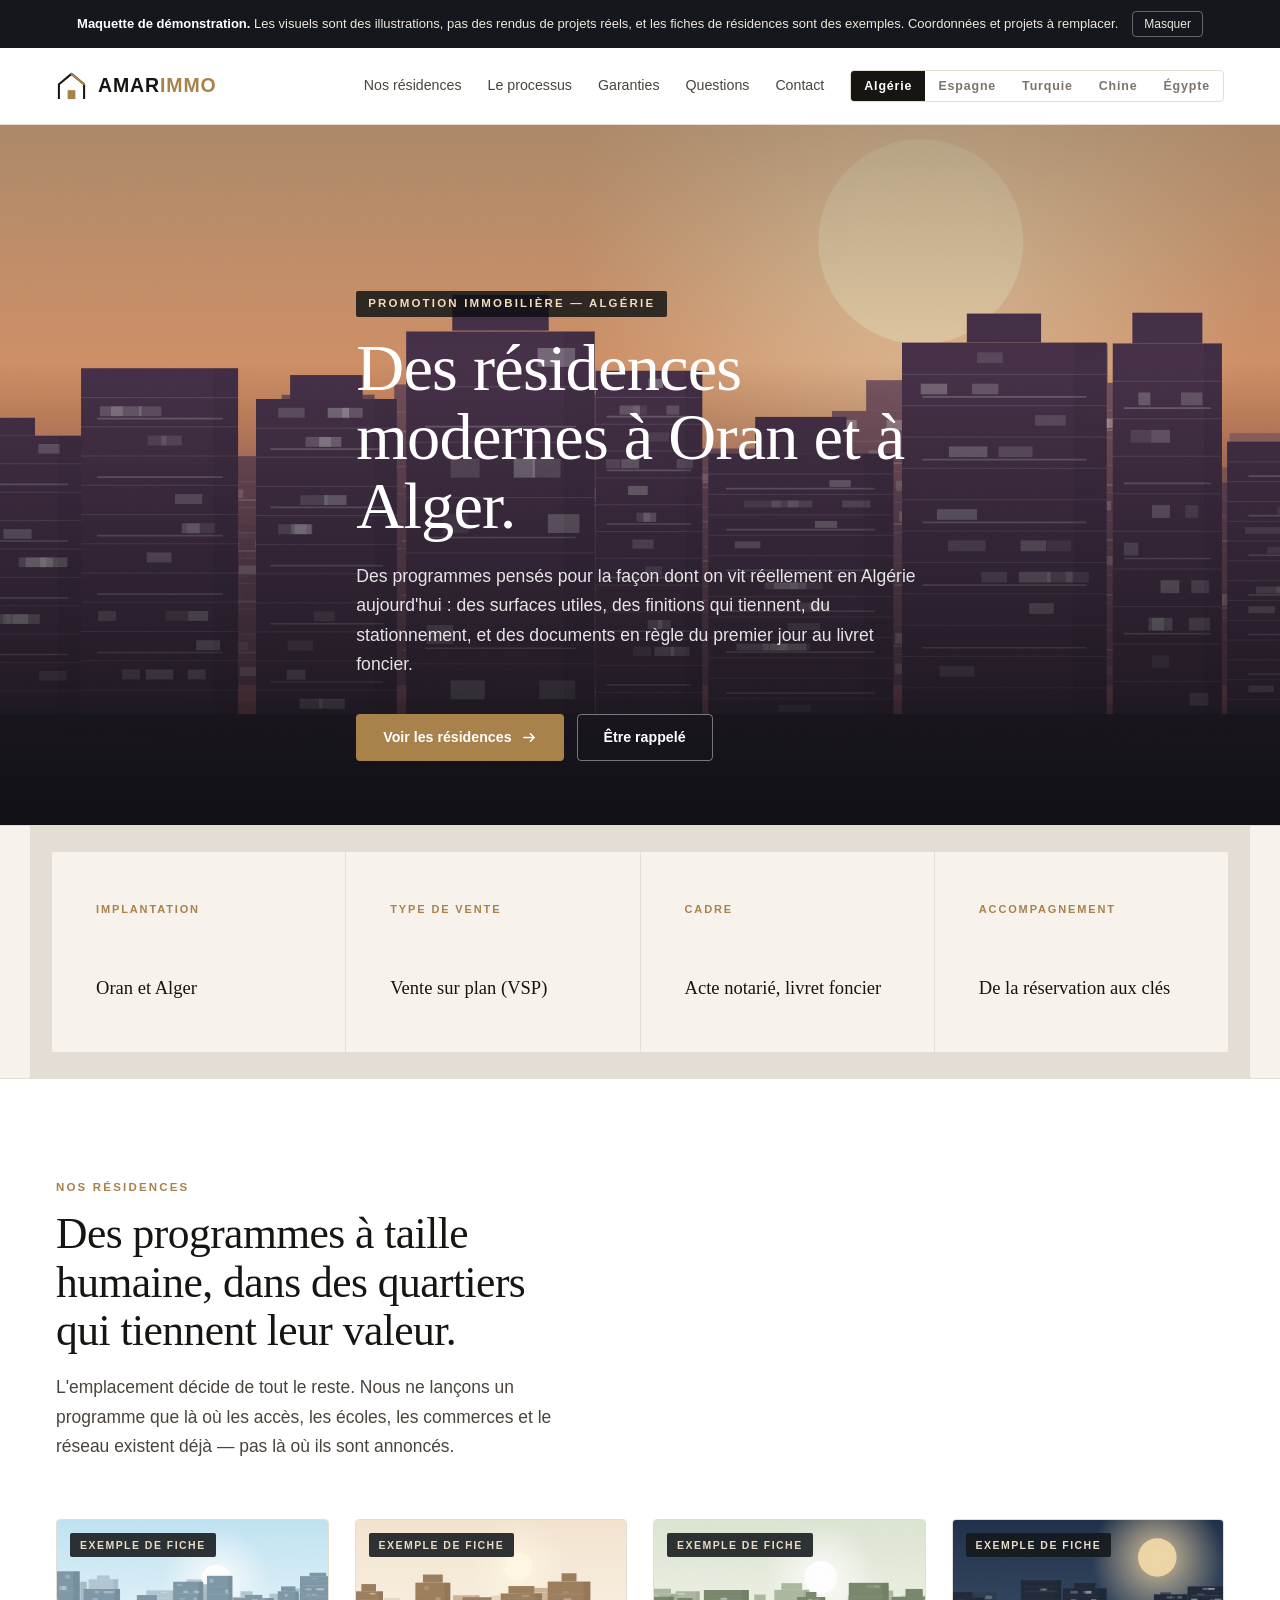
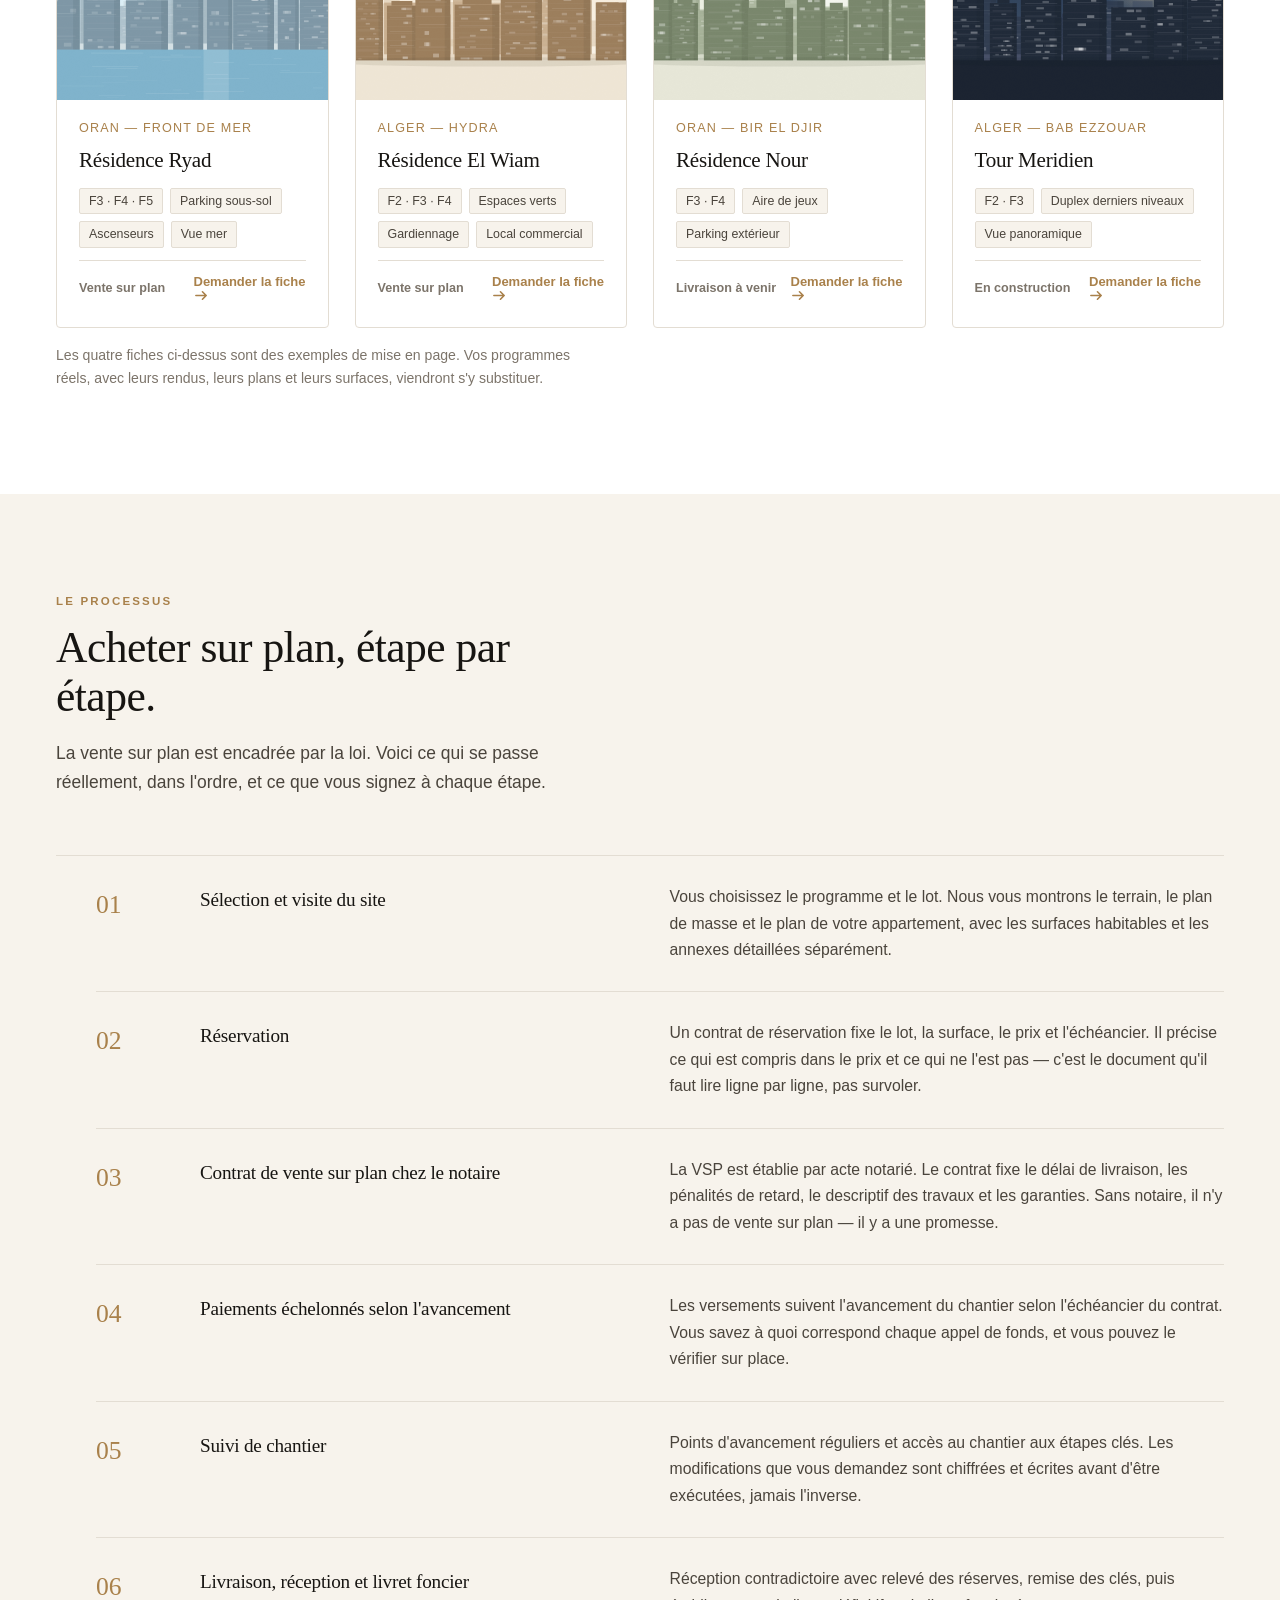
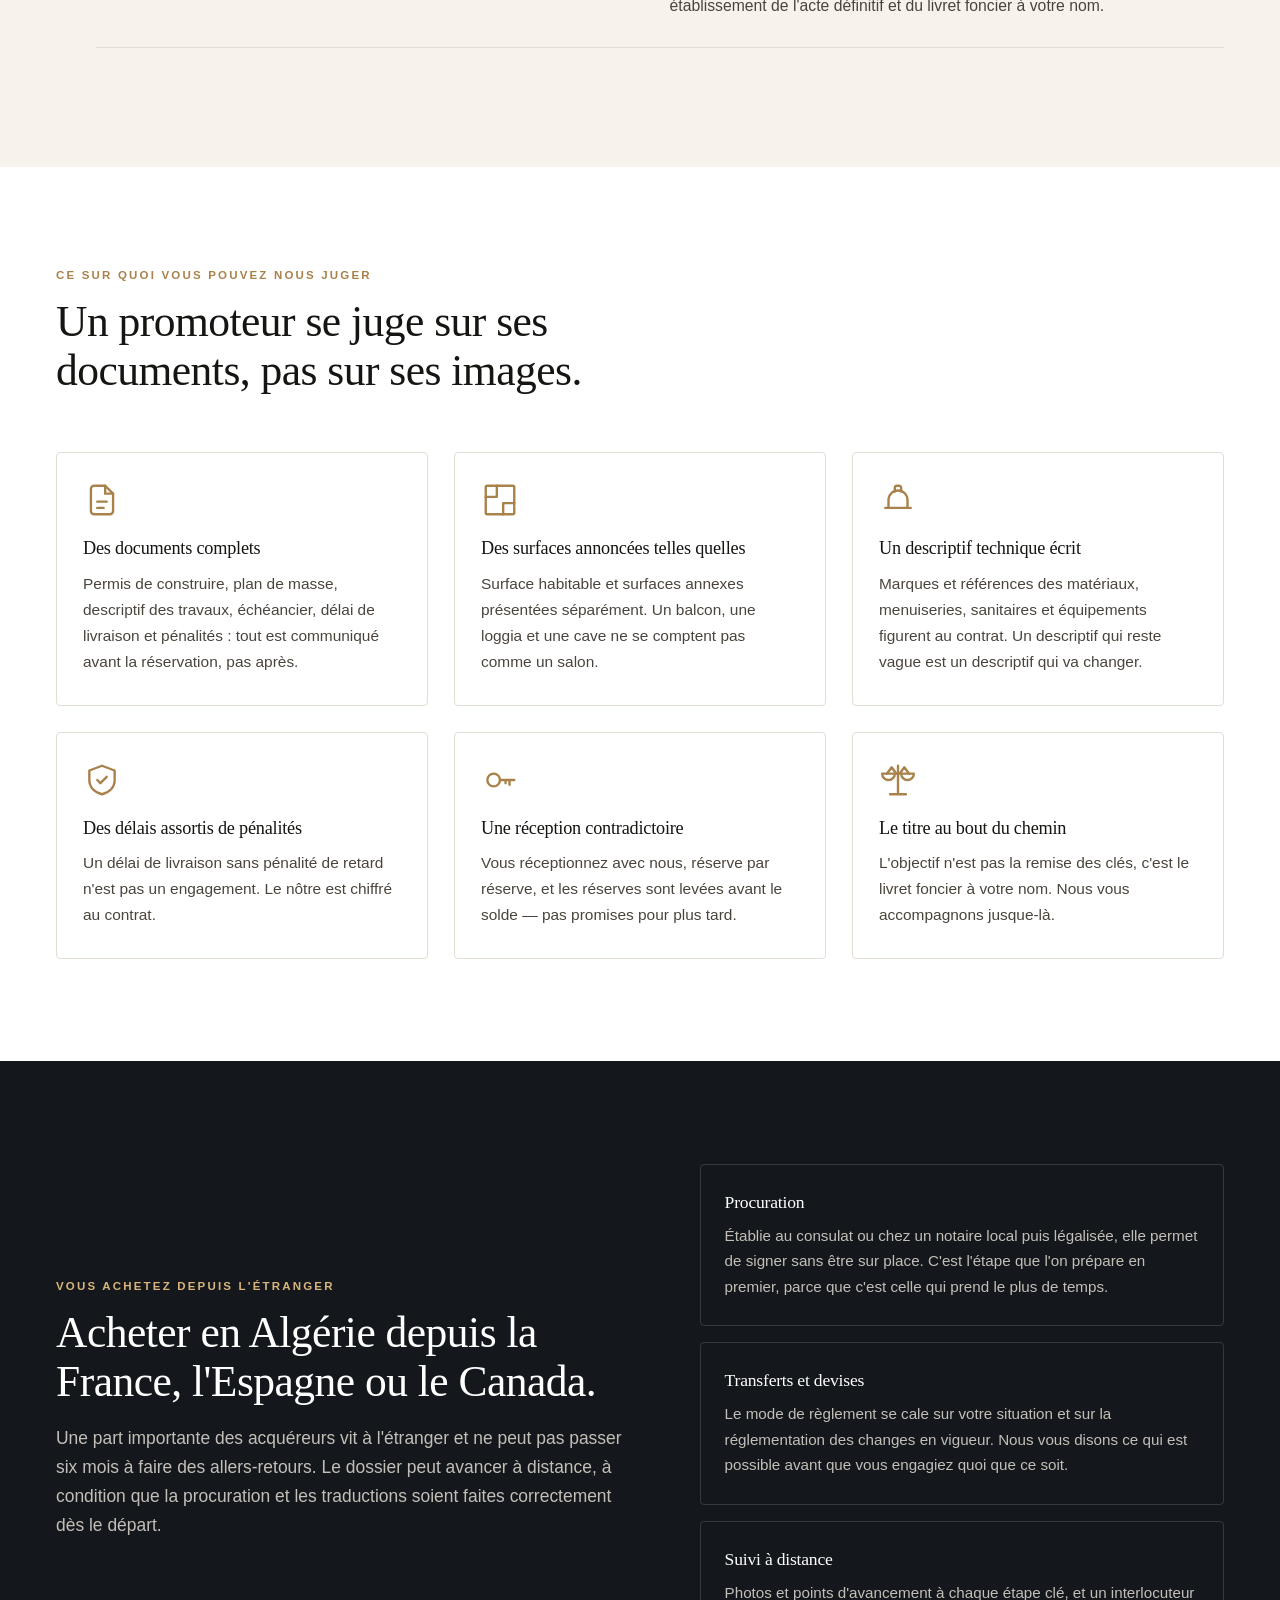
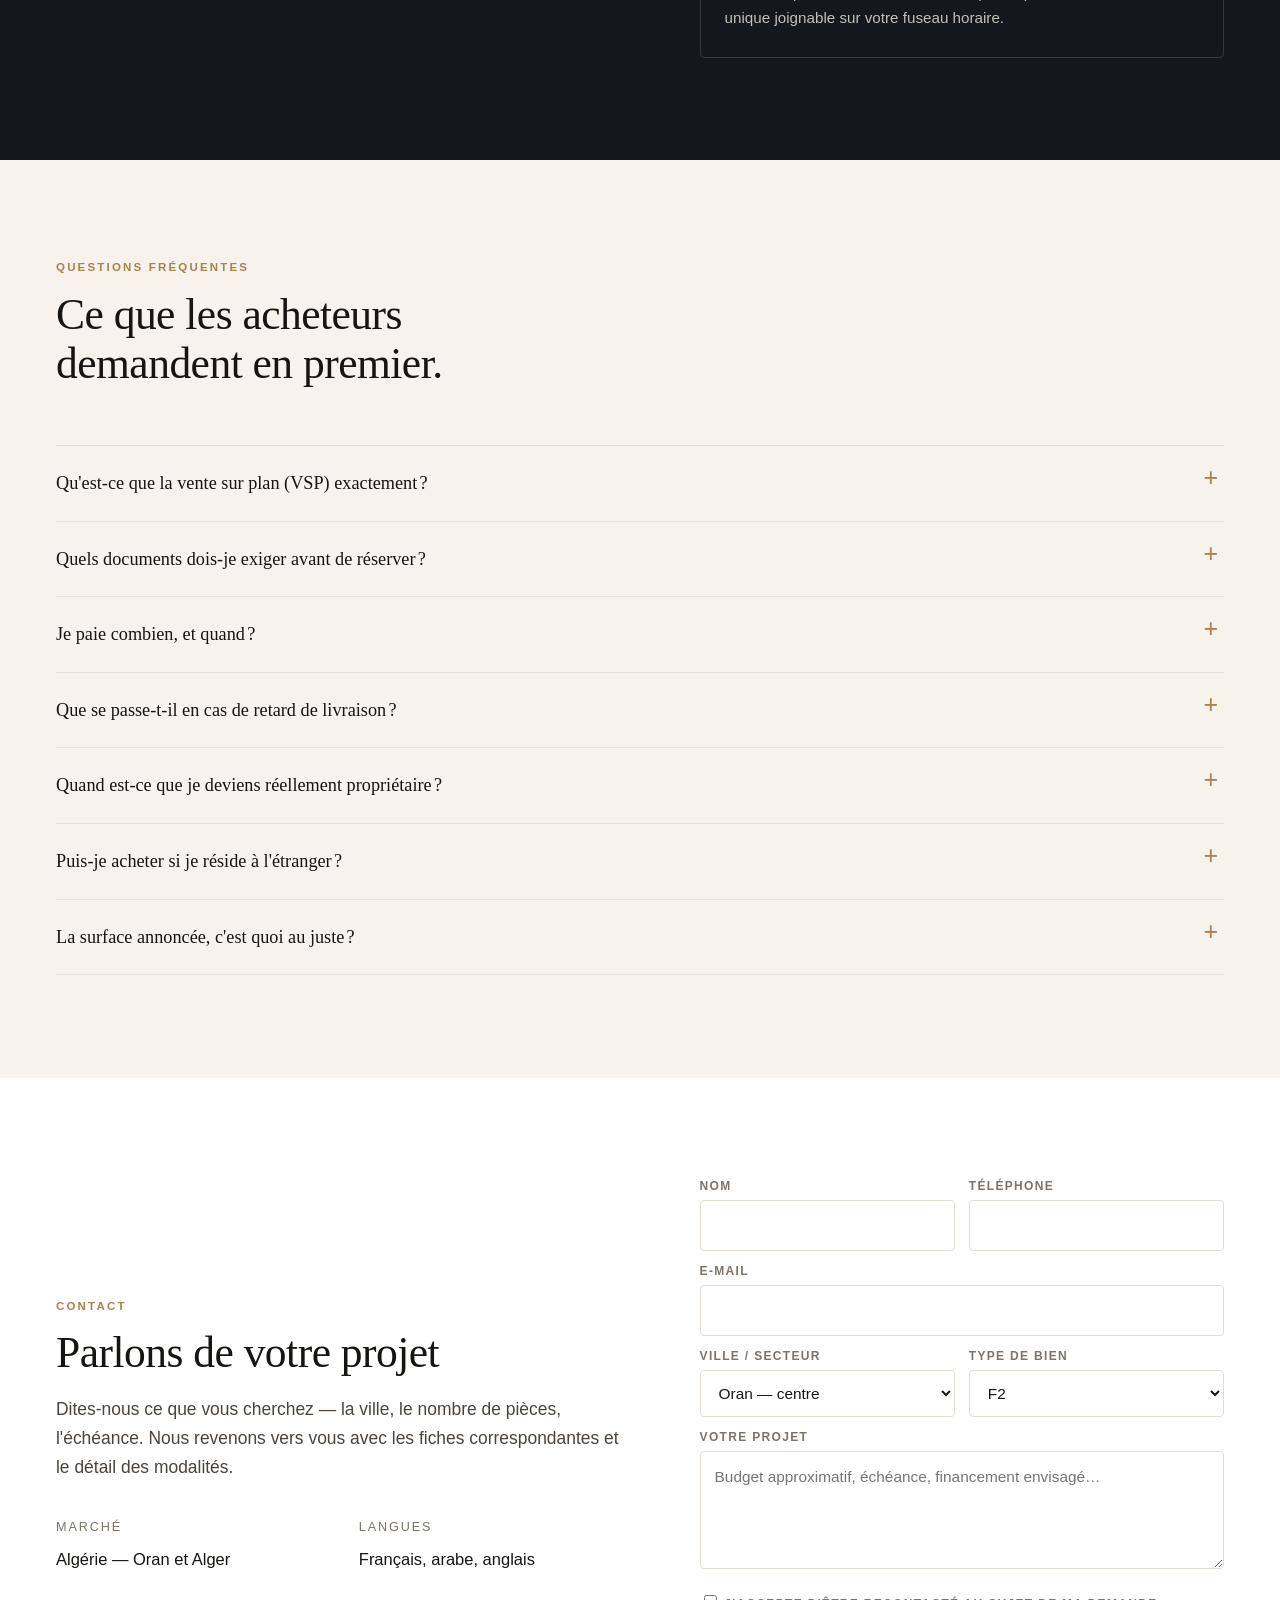
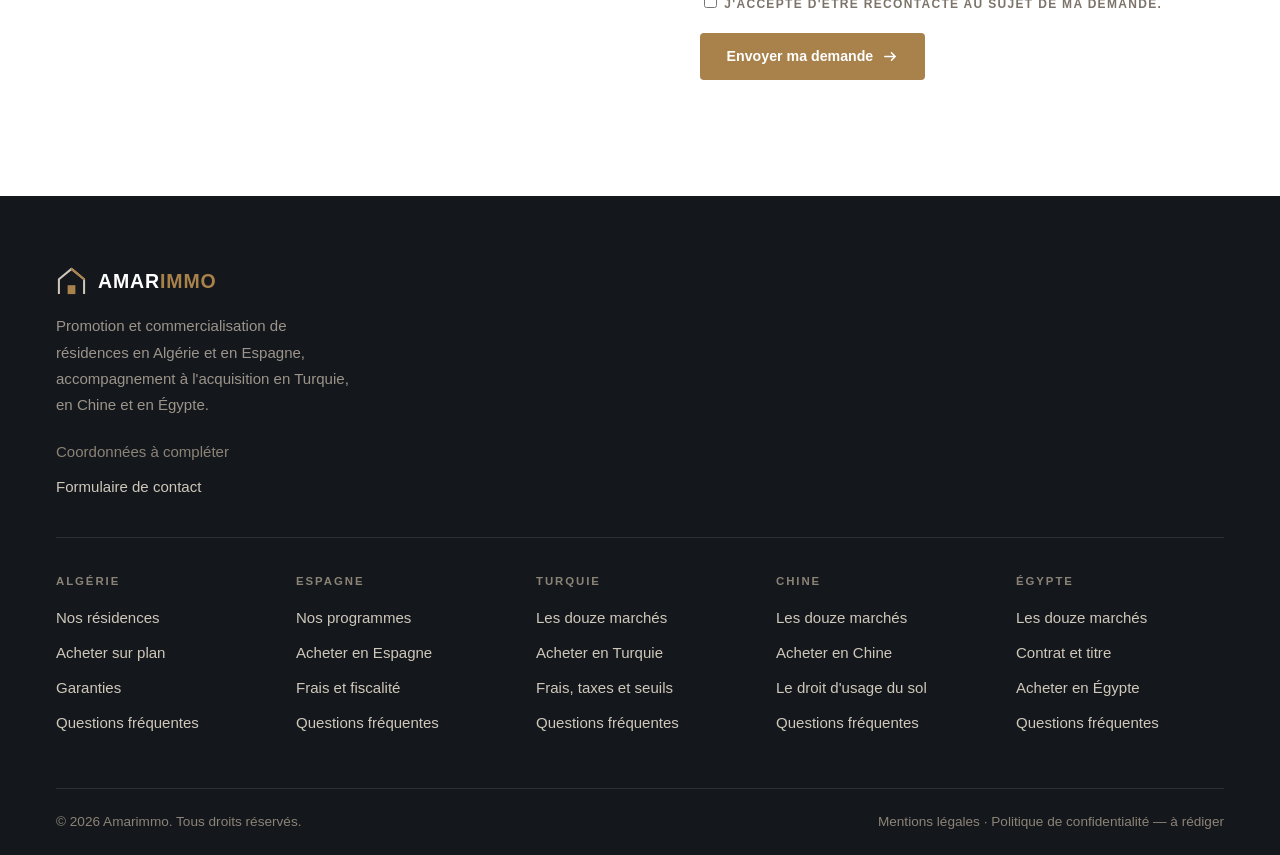
==== commit 6de6d0cf: "Amarimmo — cinquieme marche : l'Egypte Deux differences de fond avec les quatre autres pages, ecrite" ====
--- a/index.html
+++ b/index.html
@@ -8,7 +8,7 @@
 <meta property="og:title" content="Amarimmo — Promotion immobilière à Oran et Alger | Résidences modernes en Algérie">
 <meta property="og:description" content="Promoteur immobilier en Algérie. Résidences modernes à Oran et Alger, vente sur plan encadrée par acte notarié, suivi de chantier et accompagnement jusqu&#x27;au livret foncier.">
 <meta property="og:type" content="website">
-<link rel="stylesheet" href="assets/site.css?v=3">
+<link rel="stylesheet" href="assets/site.css?v=5">
 </head>
 <body>
 <div class="demo" id="demo">
@@ -26,6 +26,7 @@
       <a href="espagne.html">Espagne</a>
       <a href="turquie.html">Turquie</a>
       <a href="chine.html">Chine</a>
+      <a href="egypte.html">Égypte</a>
     </div>
     <button class="burger" aria-label="Menu" aria-expanded="false" id="burger"><span></span><span></span><span></span></button>
   </div>
@@ -174,14 +175,15 @@
 <footer class="ft-main">
   <div class="wrap">
     <div class="cols">
-      <div>
+      <div class="ft-brand">
         <div class="brand"><svg class="mk" viewBox="0 0 32 32" fill="none" aria-hidden="true"><path d="M3 29V13.6L16 3l13 10.6V29" stroke="currentColor" stroke-width="2.1" stroke-linejoin="round"/><path d="M12 29v-9.2h8V29" fill="#A9814B"/><path d="M16 3 29 13.6" stroke="#A9814B" stroke-width="2.1" stroke-linecap="round"/></svg><span class="nm" style="color:#fff">Amar<em style="color:#A9814B;font-style:normal">immo</em></span></div>
-        <p class="bl">Promotion et commercialisation de résidences en Algérie et en Espagne, accompagnement à l'acquisition en Turquie et en Chine.</p>
+        <p class="bl">Promotion et commercialisation de résidences en Algérie et en Espagne, accompagnement à l'acquisition en Turquie, en Chine et en Égypte.</p>
         <ul style="margin-top:20px">
           <li class="muted" style="color:#8C8377">Coordonnées à compléter</li>
           <li><a href="#contact">Formulaire de contact</a></li>
         </ul>
       </div>
+      <div class="ft-links">
       <div>
         <h4>Algérie</h4>
         <ul>
@@ -217,6 +219,16 @@
           <li><a href="chine.html#sol">Le droit d'usage du sol</a></li>
           <li><a href="chine.html#faq">Questions fréquentes</a></li>
         </ul>
+      </div>
+      <div>
+        <h4>Égypte</h4>
+        <ul>
+          <li><a href="egypte.html#villes">Les douze marchés</a></li>
+          <li><a href="egypte.html#titre">Contrat et titre</a></li>
+          <li><a href="egypte.html#processus">Acheter en Égypte</a></li>
+          <li><a href="egypte.html#faq">Questions fréquentes</a></li>
+        </ul>
+      </div>
       </div>
     </div>
   </div>
--- a/assets/site.css
+++ b/assets/site.css
@@ -104,7 +104,20 @@
 .hero h1{color:#fff;max-width:17ch}
 .hero .sub{margin-top:22px;max-width:58ch;color:rgba(255,255,255,.88);font-size:1.1rem}
 .hero .cta{display:flex;gap:13px;margin-top:34px;flex-wrap:wrap}
-.hero .eyebrow{color:#D8B57C}
+/* Le sur-titre dore etait pose sur des ciels clairs : mesure faite en
+   echantillonnant les pixels DERRIERE le libelle sur les cinq pages, le
+   contraste tombait a 1,01:1 sur l'Egypte, 1,02:1 sur l'Espagne, 1,10 sur la
+   Turquie, 1,13 sur l'Algerie. Autrement dit il etait illisible sur quatre
+   pages sur cinq, et depuis le debut — seule la page Chine, au ciel de nuit,
+   passait. Trouve en regardant une capture, pas en relisant la feuille.
+   Premiere tentative : une ombre portee. Re-mesure : 1,15:1 sur l'Egypte, donc
+   ratee. Une ombre n'assombrit qu'un halo de deux pixels autour des lettres,
+   elle ne change pas ce qu'il y a ENTRE elles — et c'est la que l'oeil cherche
+   le contraste. Deuxieme tentative, celle qui tient : un fond sombre plein
+   derriere le libelle. Le fond devient alors une couleur connue au lieu d'un
+   ciel qui change d'une page a l'autre. */
+.hero .eyebrow{display:inline-block; color:#F3DCBB;
+  background:rgba(11,14,16,.80); padding:7px 12px; border-radius:2px}
 
 .strip{border-top:1px solid var(--line);border-bottom:1px solid var(--line);background:var(--sand)}
 .strip .wrap{display:grid;grid-template-columns:repeat(4,1fr);gap:1px;background:var(--line)}
@@ -210,7 +223,16 @@
    marche. Le contact a rejoint la colonne de marque — six colonnes de
    36 px d'ecart sur 1200 px donnaient 160 px chacune, trop etroit pour
    « Questions frequentes » sans cesure. */
-.ft-main .cols{display:grid;grid-template-columns:1.5fr 1fr 1fr 1fr 1fr;gap:32px;padding-bottom:52px}
+/* Cinq marches : la colonne de marque + cinq colonnes de liens sur une seule
+   ligne redonnaient 160 px par colonne — exactement la largeur qui coupait
+   « Questions frequentes » en deux quand il n'y avait que quatre marches.
+   La marque passe donc sur sa propre ligne, et les colonnes de marche se
+   partagent toute la largeur : 214 px chacune a 1200 px. Ca tient aussi si un
+   sixieme marche arrive. */
+.ft-main .cols{display:block;padding-bottom:52px}
+.ft-main .ft-brand{padding-bottom:38px;margin-bottom:38px;
+  border-bottom:1px solid rgba(255,255,255,.1)}
+.ft-main .ft-links{display:grid;grid-template-columns:repeat(5,1fr);gap:32px}
 .ft-main h4{font:600 11.4px/1 var(--sans);letter-spacing:.17em;text-transform:uppercase;
   color:#8C8377;margin-bottom:17px}
 .ft-main ul{list-style:none;margin:0;padding:0;display:grid;gap:10px;font-size:.94rem}
@@ -237,7 +259,7 @@
   .g3{grid-template-columns:repeat(2,1fr)}
   .split{grid-template-columns:1fr}
   .strip .wrap{grid-template-columns:repeat(2,1fr)}
-  .ft-main .cols{grid-template-columns:1fr 1fr}
+  .ft-main .ft-links{grid-template-columns:repeat(3,1fr);row-gap:34px}
 }
 @media(max-width:760px){
   /* the market switch was being squeezed against the burger and losing its second label */
@@ -255,7 +277,7 @@
   .steps li{grid-template-columns:52px 1fr;row-gap:8px}
   .steps li p{grid-column:2}
   .form{grid-template-columns:1fr}
-  .ft-main .cols{grid-template-columns:1fr}
+  .ft-main .ft-links{grid-template-columns:1fr;row-gap:26px}
   .hero{min-height:auto}
   .hero .wrap{padding-top:86px;padding-bottom:48px}
 }
@@ -328,3 +350,20 @@
    doit jamais defiler lateralement : mesure avant correction, 405 px de
    contenu pour 390 px d'ecran, sur la page Espagne comme sur la Turquie. */
 .tbl-wrap{overflow-x:auto;-webkit-overflow-scrolling:touch;max-width:100%}
+
+/* ---- Regime d'acquisition, porte par chaque ville de la page Egypte -------
+   L'Egypte est le seul des cinq marches ou la regle n'est pas nationale. Deux
+   des douze villes — et ce sont deux des plus recherchees par un acheteur
+   etranger — n'ouvrent pas la pleine propriete. Renvoyer ca a une note de bas
+   de page reviendrait a laisser un lecteur parcourir la grille et en conclure
+   un marche homogene qui n'existe pas. La mention est donc DANS la carte,
+   au-dessus de la description, et les deux valeurs ne se ressemblent pas. */
+.reg{
+  display:inline-block; font:600 11.2px/1 var(--sans);
+  letter-spacing:.09em; text-transform:uppercase;
+  padding:6px 9px; border-radius:2px; border:1px solid; margin-bottom:12px;
+}
+.reg-pp{background:#EDF3EF; color:#2F6349; border-color:#CBDFD3}
+.reg-sn{background:#FBEFE6; color:#8A4A21; border-color:#EBD3BE}
+.dark .reg-pp{background:rgba(63,125,92,.16); color:#9ED2B4; border-color:rgba(158,210,180,.3)}
+.dark .reg-sn{background:rgba(214,132,74,.16); color:#E9B48A; border-color:rgba(233,180,138,.3)}
